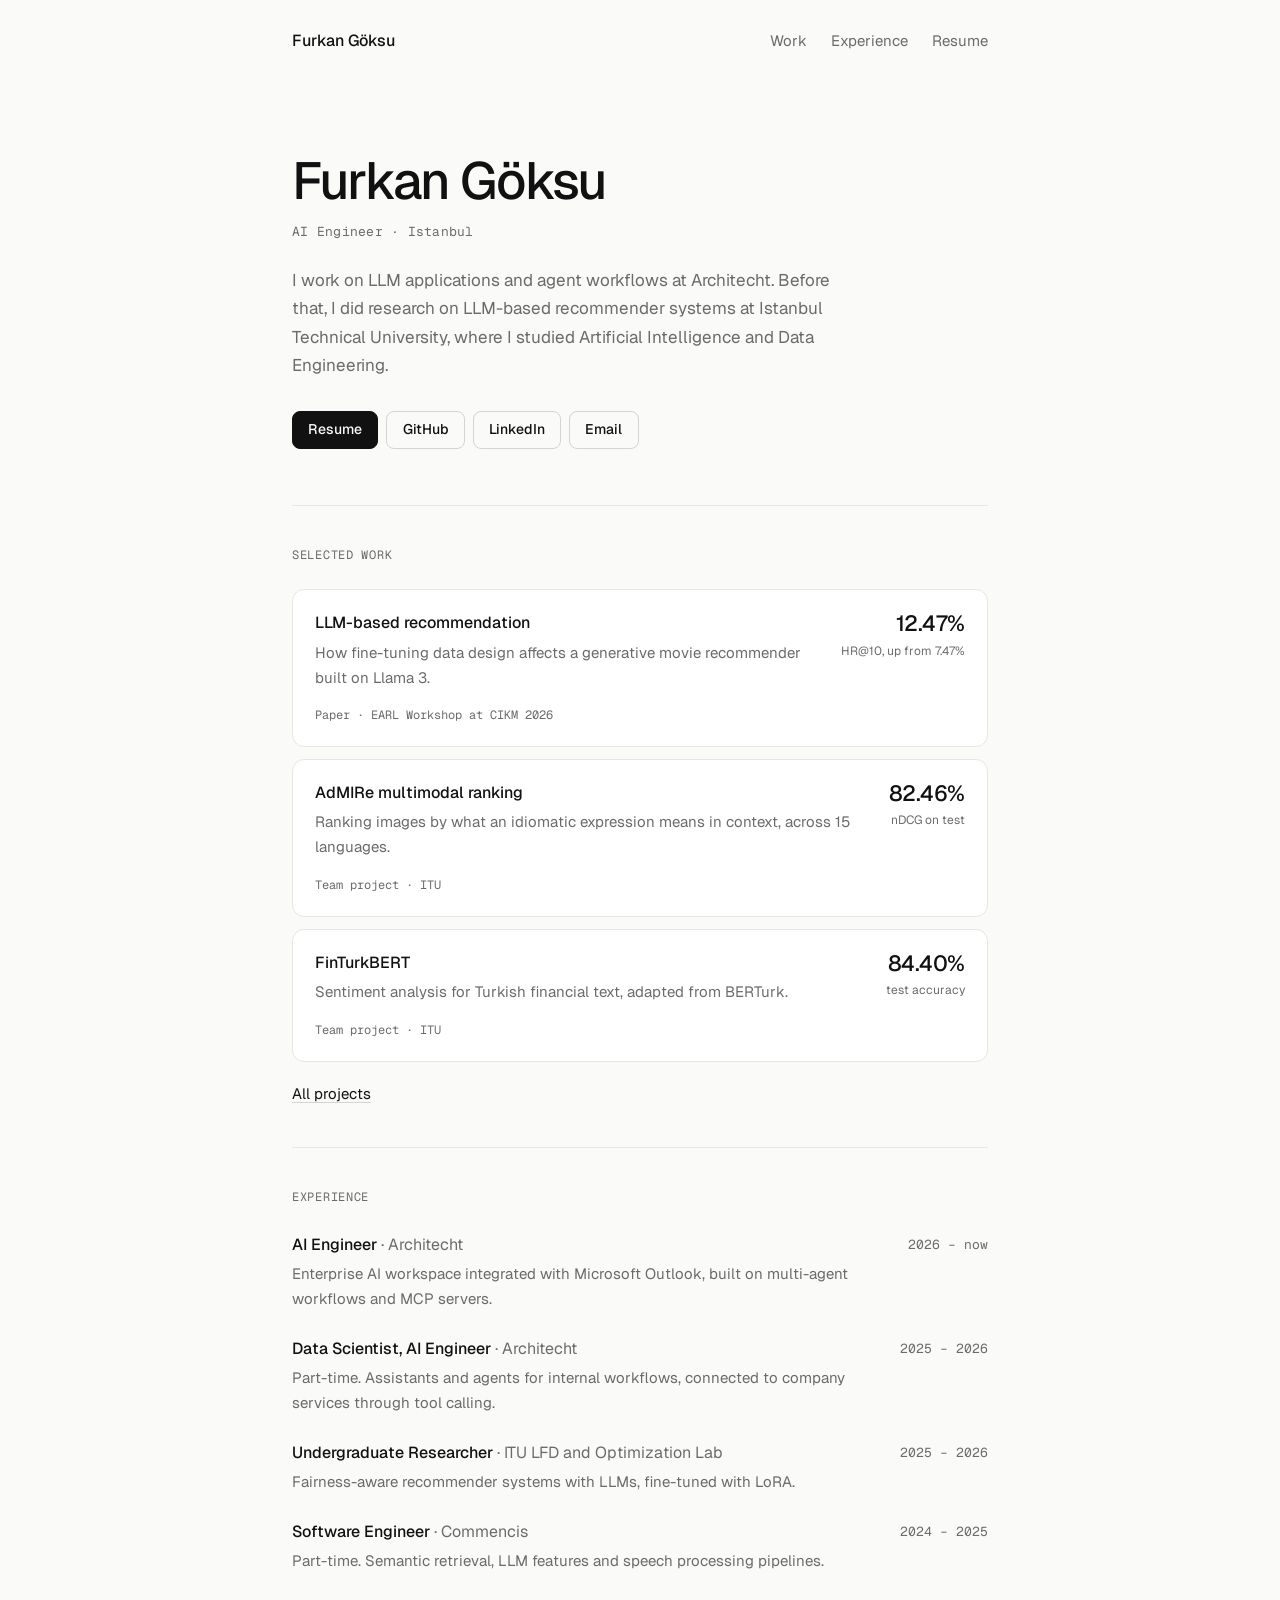
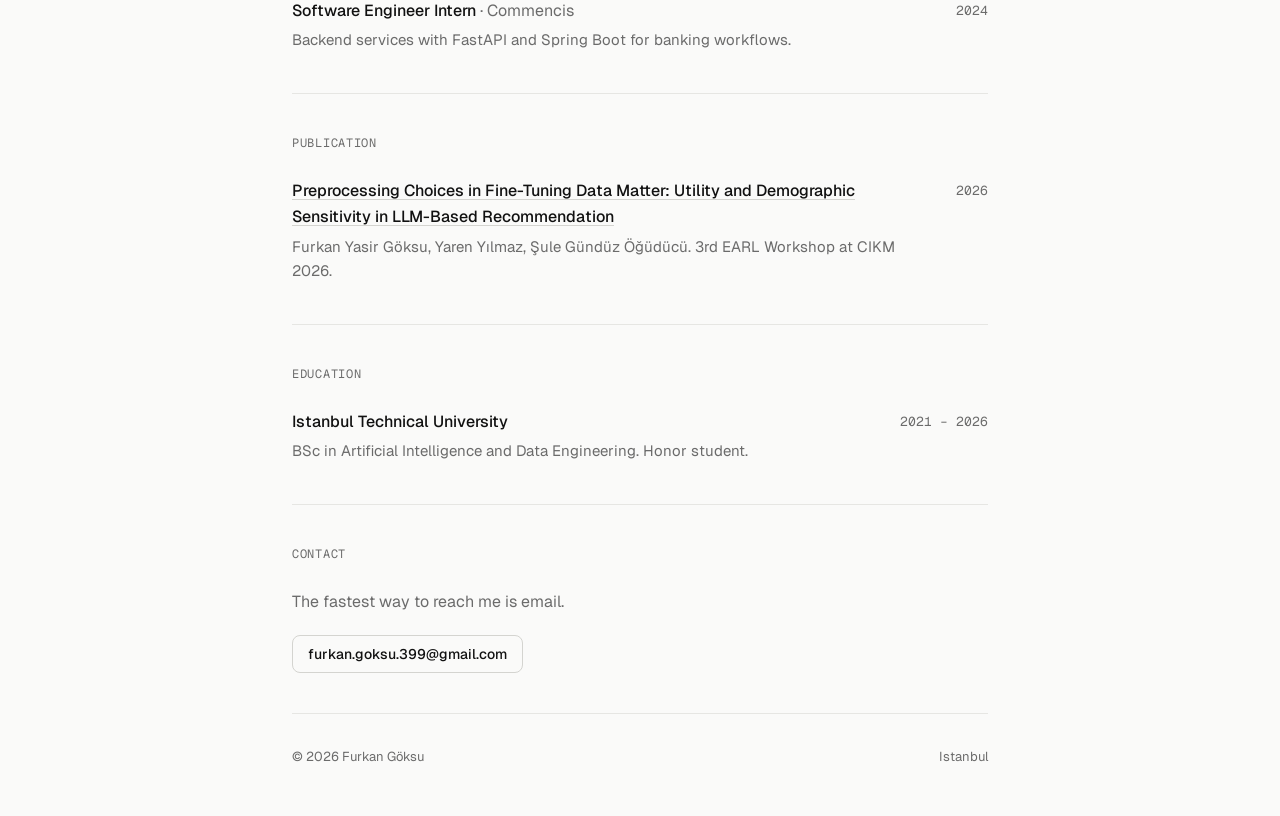
==== index.html @ c63ffe3f "Add personal website" ====
<!doctype html>
<html lang="en">
<head>
  <meta charset="utf-8">
  <meta name="viewport" content="width=device-width, initial-scale=1">
  <title>Furkan Göksu</title>
  <meta name="description" content="Furkan Göksu, AI engineer at Architecht in Istanbul. Projects, experience and research.">
  <meta property="og:title" content="Furkan Göksu">
  <meta property="og:description" content="AI engineer at Architecht in Istanbul. Projects, experience and research.">
  <meta property="og:type" content="website">
  <meta property="og:url" content="https://furkngoksu.github.io/">
  <link rel="icon" href="assets/favicon.svg" type="image/svg+xml">
  <link rel="preconnect" href="https://fonts.googleapis.com">
  <link rel="preconnect" href="https://fonts.gstatic.com" crossorigin>
  <link href="https://fonts.googleapis.com/css2?family=Geist:wght@400;500&family=Geist+Mono:wght@400&display=swap" rel="stylesheet">
  <link rel="stylesheet" href="assets/style.css">
</head>
<body>
  <div class="wrap">
    <header class="site-header">
      <a class="brand" href="./">Furkan Göksu</a>
      <nav class="nav" aria-label="Main">
        <a href="#work">Work</a>
        <a href="#experience">Experience</a>
        <a href="Furkan_Goksu_CV.pdf">Resume</a>
      </nav>
    </header>

    <main>
      <div class="intro">
        <h1>Furkan Göksu</h1>
        <p class="role mono">AI Engineer · Istanbul</p>
        <p class="lead">I work on LLM applications and agent workflows at Architecht. Before that, I did research on LLM-based recommender systems at Istanbul Technical University, where I studied Artificial Intelligence and Data Engineering.</p>
        <div class="actions">
          <a class="btn primary" href="Furkan_Goksu_CV.pdf">Resume</a>
          <a class="btn" href="https://github.com/furkngoksu">GitHub</a>
          <a class="btn" href="https://www.linkedin.com/in/furkan-goksu-x399/">LinkedIn</a>
          <a class="btn" href="mailto:furkan.goksu.399@gmail.com">Email</a>
        </div>
      </div>

      <section id="work" aria-labelledby="work-title">
        <h2 class="label mono" id="work-title">Selected work</h2>
        <div class="cards">
          <a class="card" href="projects/llm-recommender/">
            <div>
              <h3>LLM-based recommendation</h3>
              <p>How fine-tuning data design affects a generative movie recommender built on Llama 3.</p>
            </div>
            <div class="metric"><strong>12.47%</strong><span>HR@10, up from 7.47%</span></div>
            <div class="meta mono">Paper · EARL Workshop at CIKM 2026</div>
          </a>
          <a class="card" href="projects/admire/">
            <div>
              <h3>AdMIRe multimodal ranking</h3>
              <p>Ranking images by what an idiomatic expression means in context, across 15 languages.</p>
            </div>
            <div class="metric"><strong>82.46%</strong><span>nDCG on test</span></div>
            <div class="meta mono">Team project · ITU</div>
          </a>
          <a class="card" href="projects/finturkbert/">
            <div>
              <h3>FinTurkBERT</h3>
              <p>Sentiment analysis for Turkish financial text, adapted from BERTurk.</p>
            </div>
            <div class="metric"><strong>84.40%</strong><span>test accuracy</span></div>
            <div class="meta mono">Team project · ITU</div>
          </a>
        </div>
        <a class="more" href="projects/">All projects</a>
      </section>

      <section id="experience" aria-labelledby="experience-title">
        <h2 class="label mono" id="experience-title">Experience</h2>
        <ul class="rows">
          <li class="row">
            <h3>AI Engineer <span>· Architecht</span></h3>
            <span class="when mono">2026 – now</span>
            <p>Enterprise AI workspace integrated with Microsoft Outlook, built on multi-agent workflows and MCP servers.</p>
          </li>
          <li class="row">
            <h3>Data Scientist, AI Engineer <span>· Architecht</span></h3>
            <span class="when mono">2025 – 2026</span>
            <p>Part-time. Assistants and agents for internal workflows, connected to company services through tool calling.</p>
          </li>
          <li class="row">
            <h3>Undergraduate Researcher <span>· ITU LFD and Optimization Lab</span></h3>
            <span class="when mono">2025 – 2026</span>
            <p>Fairness-aware recommender systems with LLMs, fine-tuned with LoRA.</p>
          </li>
          <li class="row">
            <h3>Software Engineer <span>· Commencis</span></h3>
            <span class="when mono">2024 – 2025</span>
            <p>Part-time. Semantic retrieval, LLM features and speech processing pipelines.</p>
          </li>
          <li class="row">
            <h3>Software Engineer Intern <span>· Commencis</span></h3>
            <span class="when mono">2024</span>
            <p>Backend services with FastAPI and Spring Boot for banking workflows.</p>
          </li>
        </ul>
      </section>

      <section aria-labelledby="research-title">
        <h2 class="label mono" id="research-title">Publication</h2>
        <ul class="rows">
          <li class="row">
            <h3><a href="https://arxiv.org/abs/2611.03113">Preprocessing Choices in Fine-Tuning Data Matter: Utility and Demographic Sensitivity in LLM-Based Recommendation</a></h3>
            <span class="when mono">2026</span>
            <p>Furkan Yasir Göksu, Yaren Yılmaz, Şule Gündüz Öğüdücü. 3rd EARL Workshop at CIKM 2026.</p>
          </li>
        </ul>
      </section>

      <section aria-labelledby="education-title">
        <h2 class="label mono" id="education-title">Education</h2>
        <ul class="rows">
          <li class="row">
            <h3>Istanbul Technical University</h3>
            <span class="when mono">2021 – 2026</span>
            <p>BSc in Artificial Intelligence and Data Engineering. Honor student.</p>
          </li>
        </ul>
      </section>

      <section class="contact" id="contact" aria-labelledby="contact-title">
        <h2 class="label mono" id="contact-title">Contact</h2>
        <p>The fastest way to reach me is email.</p>
        <div class="actions">
          <a class="btn" href="mailto:furkan.goksu.399@gmail.com">furkan.goksu.399@gmail.com</a>
        </div>
      </section>
    </main>

    <footer class="site-footer">
      <span>© 2026 Furkan Göksu</span>
      <span>Istanbul</span>
    </footer>
  </div>
</body>
</html>
---- assets/style.css ----
:root {
  --bg: #fafaf9;
  --card: #ffffff;
  --fg: #111111;
  --muted: #6b6b6b;
  --line: #e6e6e3;
  --line-strong: #d4d4d0;
  color-scheme: light;
}

@media (prefers-color-scheme: dark) {
  :root {
    --bg: #0e0e0e;
    --card: #161616;
    --fg: #ededed;
    --muted: #9b9b9b;
    --line: #262626;
    --line-strong: #383838;
    color-scheme: dark;
  }
}

* { box-sizing: border-box; }
html { -webkit-text-size-adjust: 100%; scroll-behavior: smooth; }

body {
  margin: 0;
  background: var(--bg);
  color: var(--fg);
  font-family: "Geist", system-ui, -apple-system, "Segoe UI", sans-serif;
  font-size: 16px;
  line-height: 1.65;
  -webkit-font-smoothing: antialiased;
}

a { color: inherit; text-decoration: underline; text-decoration-color: var(--line-strong); text-underline-offset: 0.2em; text-decoration-thickness: 1px; }
a:hover { text-decoration-color: var(--fg); }
a:focus-visible, .btn:focus-visible, .card:focus-visible { outline: 2px solid var(--fg); outline-offset: 3px; border-radius: 6px; }

.mono { font-family: "Geist Mono", ui-monospace, "SF Mono", Menlo, monospace; }

.wrap { max-width: 46rem; margin: 0 auto; padding: 0 1.25rem; }

/* Header */
.site-header { display: flex; justify-content: space-between; align-items: center; gap: 1rem; padding: 1.75rem 0; }
.brand { font-weight: 500; text-decoration: none; }
.nav { display: flex; gap: 1.5rem; font-size: 0.9375rem; }
.nav a { color: var(--muted); text-decoration: none; }
.nav a:hover { color: var(--fg); }

/* Intro */
.intro { padding: 4.5rem 0 3.5rem; }
.intro h1 { margin: 0; font-size: clamp(2.25rem, 7vw, 3.25rem); font-weight: 500; letter-spacing: -0.035em; line-height: 1.05; }
.intro .role { margin: 0.75rem 0 0; font-size: 0.8125rem; color: var(--muted); letter-spacing: 0.02em; }
.intro p.lead { margin: 1.5rem 0 0; max-width: 36rem; color: var(--muted); font-size: 1.0625rem; }

.actions { display: flex; flex-wrap: wrap; gap: 0.5rem; margin-top: 2rem; }
.btn { display: inline-flex; align-items: center; gap: 0.5rem; height: 2.375rem; padding: 0 0.95rem; border-radius: 8px; border: 1px solid var(--line-strong); font-size: 0.875rem; font-weight: 500; text-decoration: none; color: var(--fg); background: transparent; }
.btn:hover { border-color: var(--fg); }
.btn.primary { background: var(--fg); border-color: var(--fg); color: var(--bg); }
.btn svg { width: 15px; height: 15px; fill: currentColor; }

/* Sections */
section { padding: 2.5rem 0; border-top: 1px solid var(--line); }
.label { margin: 0 0 1.5rem; font-size: 0.75rem; font-weight: 400; color: var(--muted); letter-spacing: 0.06em; text-transform: uppercase; }

/* Project cards */
.cards { display: grid; gap: 0.75rem; }
.card { display: grid; grid-template-columns: minmax(0, 1fr) auto; gap: 0.25rem 1.5rem; align-items: start; padding: 1.25rem 1.375rem; background: var(--card); border: 1px solid var(--line); border-radius: 12px; text-decoration: none; transition: border-color .15s; }
.card:hover { border-color: var(--line-strong); }
.card h3 { margin: 0; font-size: 1rem; font-weight: 500; }
.card p { margin: 0.25rem 0 0; color: var(--muted); font-size: 0.9375rem; }
.card .meta { grid-column: 1 / -1; margin-top: 0.75rem; font-size: 0.75rem; color: var(--muted); }
.card .metric { text-align: right; }
.card .metric strong { display: block; font-size: 1.375rem; font-weight: 500; letter-spacing: -0.02em; line-height: 1.2; }
.card .metric span { font-size: 0.75rem; color: var(--muted); }
.more { display: inline-block; margin-top: 1.25rem; font-size: 0.9375rem; }

/* Lists: experience, education, publications */
.rows { list-style: none; margin: 0; padding: 0; }
.row { display: grid; grid-template-columns: minmax(0, 1fr) auto; gap: 0 1.5rem; }
.row + .row { margin-top: 1.5rem; }
.row h3 { margin: 0; font-size: 1rem; font-weight: 500; }
.row h3 span { color: var(--muted); font-weight: 400; }
.row .when { font-size: 0.8125rem; color: var(--muted); white-space: nowrap; padding-top: 0.15rem; }
.row p { grid-column: 1 / -1; margin: 0.25rem 0 0; color: var(--muted); font-size: 0.9375rem; max-width: 38rem; }

.contact p { margin: 0; color: var(--muted); }
.contact .actions { margin-top: 1.25rem; }

/* Footer */
.site-footer { padding: 2rem 0 3rem; border-top: 1px solid var(--line); font-size: 0.8125rem; color: var(--muted); display: flex; justify-content: space-between; gap: 1rem; }

/* Project pages */
.back { display: inline-block; margin-top: 1.5rem; font-size: 0.875rem; color: var(--muted); text-decoration: none; }
.back:hover { color: var(--fg); }
.page-head { padding: 2.5rem 0 2.5rem; }
.page-head h1 { margin: 0; font-size: clamp(1.875rem, 5.5vw, 2.5rem); font-weight: 500; letter-spacing: -0.03em; line-height: 1.1; }
.page-head p.lead { margin: 1rem 0 0; color: var(--muted); font-size: 1.0625rem; max-width: 38rem; }
.facts { display: flex; flex-wrap: wrap; gap: 0.5rem 2rem; margin: 1.75rem 0 0; padding: 0; list-style: none; font-size: 0.875rem; }
.facts dt { color: var(--muted); font-size: 0.75rem; letter-spacing: 0.06em; text-transform: uppercase; }
.facts dd { margin: 0.125rem 0 0; }

.stats { display: grid; grid-template-columns: repeat(auto-fit, minmax(10rem, 1fr)); gap: 0.75rem; }
.stat { padding: 1rem 1.125rem; background: var(--card); border: 1px solid var(--line); border-radius: 12px; }
.stat strong { display: block; font-size: 1.5rem; font-weight: 500; letter-spacing: -0.02em; }
.stat span { font-size: 0.8125rem; color: var(--muted); }

.prose { max-width: 38rem; }
.prose p { margin: 0 0 1rem; }
.prose p:last-child { margin-bottom: 0; }
.prose ul { margin: 0 0 1rem; padding-left: 1.1rem; }
.prose li + li { margin-top: 0.375rem; }
.prose code { font-family: "Geist Mono", ui-monospace, monospace; font-size: 0.875em; }

figure { margin: 1.5rem 0 0; }
figure img { display: block; width: 100%; height: auto; border-radius: 10px; border: 1px solid var(--line); background: #fff; }
figcaption { margin-top: 0.5rem; font-size: 0.8125rem; color: var(--muted); }

table { width: 100%; border-collapse: collapse; font-size: 0.9375rem; }
th, td { padding: 0.625rem 0; border-bottom: 1px solid var(--line); text-align: left; }
th { font-weight: 400; color: var(--muted); font-size: 0.8125rem; }
td.num, th.num { text-align: right; font-variant-numeric: tabular-nums; }

@media (max-width: 560px) {
  .intro { padding: 3rem 0 2.5rem; }
  .nav { gap: 1rem; }
  .card { grid-template-columns: 1fr; }
  .card .metric { text-align: left; margin-top: 0.75rem; display: flex; align-items: baseline; gap: 0.5rem; }
  .card .metric strong { display: inline; font-size: 1.125rem; }
  .row { grid-template-columns: 1fr; }
  .row .when { padding-top: 0.125rem; }
  .site-footer { flex-direction: column; gap: 0.25rem; }
}

.note { margin: 0.75rem 0 0; font-size: 0.8125rem; color: var(--muted); }
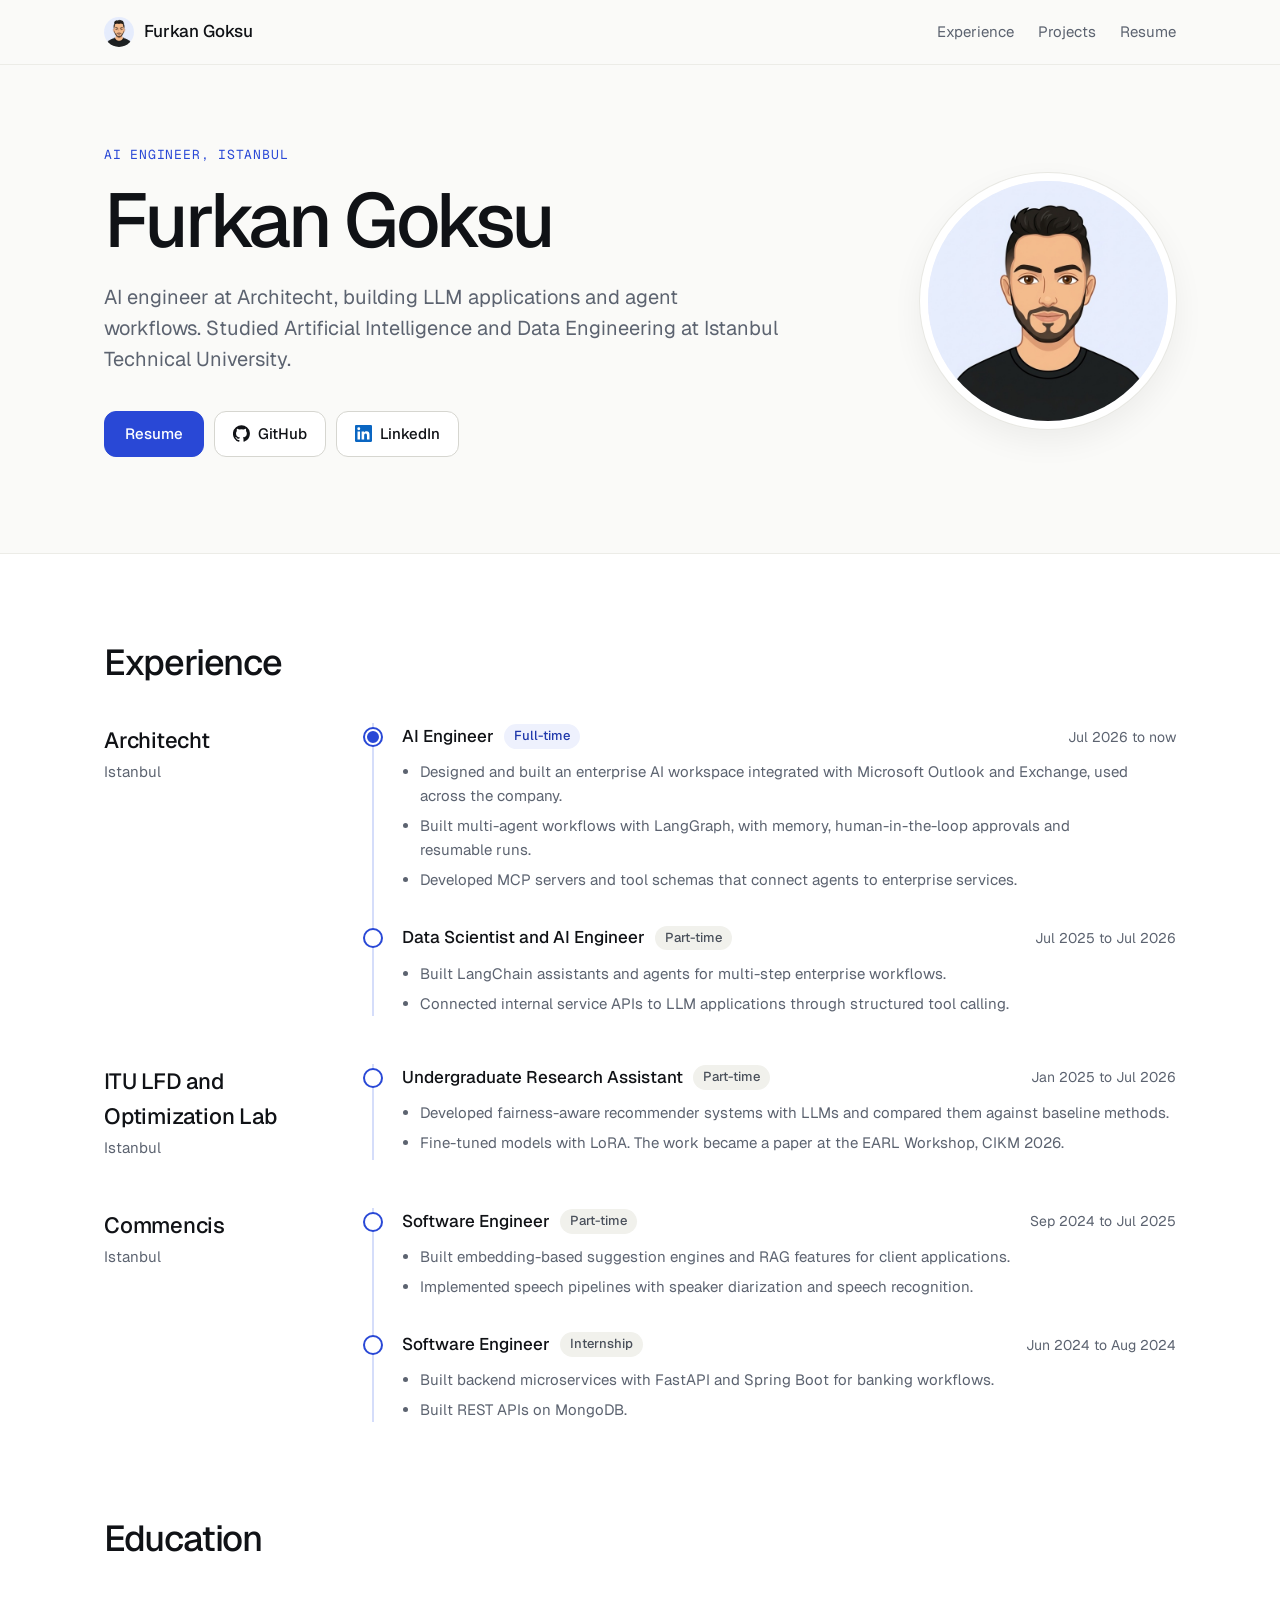
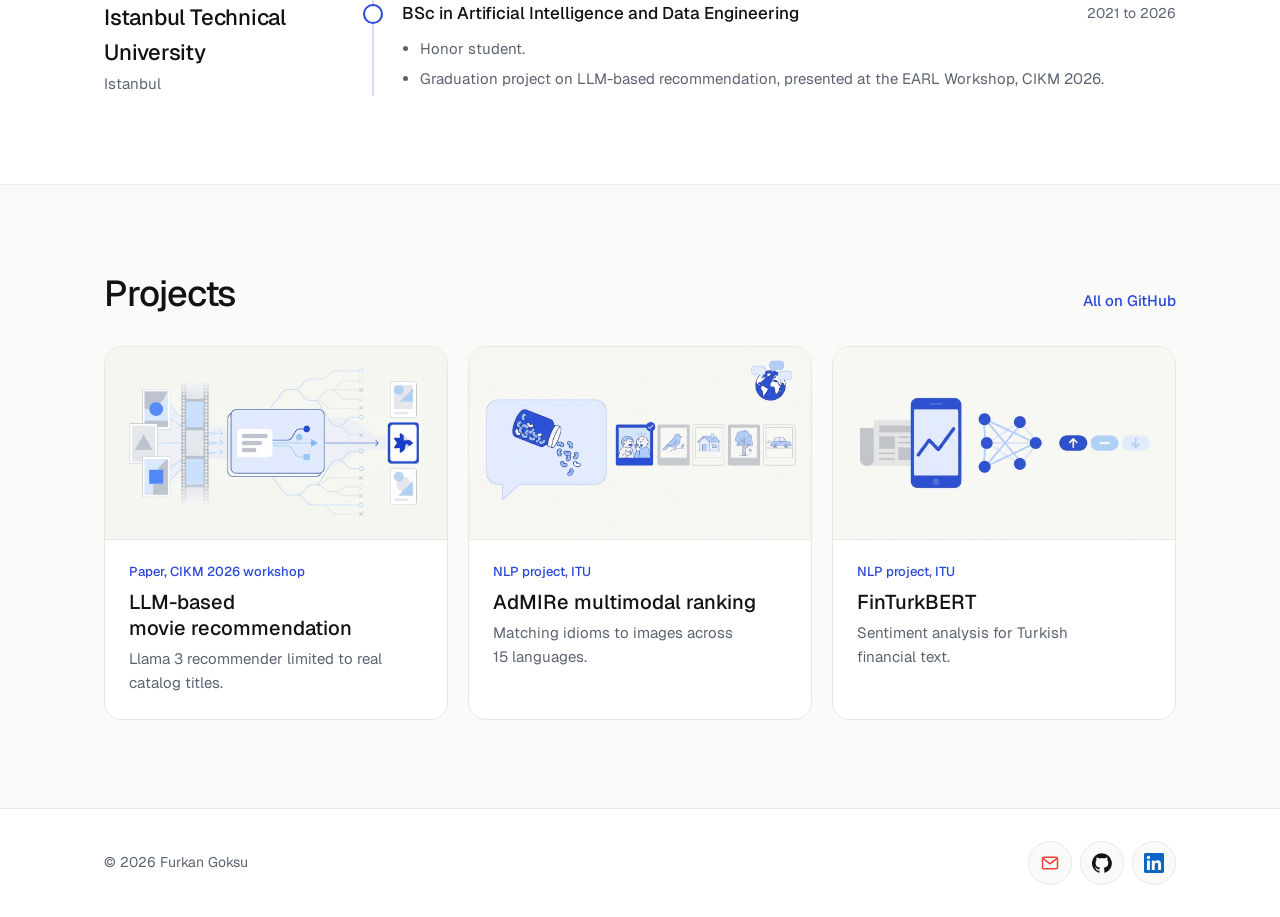
==== commit a874ea74: "Redesign site: timeline experience, project covers, avatar and icon footer" ====
--- a/index.html
+++ b/index.html
@@ -3,139 +3,162 @@
 <head>
   <meta charset="utf-8">
   <meta name="viewport" content="width=device-width, initial-scale=1">
-  <title>Furkan Göksu</title>
-  <meta name="description" content="Furkan Göksu, AI engineer at Architecht in Istanbul. Projects, experience and research.">
-  <meta property="og:title" content="Furkan Göksu">
-  <meta property="og:description" content="AI engineer at Architecht in Istanbul. Projects, experience and research.">
+  <title>Furkan Goksu</title>
+  <meta name="description" content="Furkan Goksu, AI engineer at Architecht in Istanbul. Experience, education and projects.">
+  <meta property="og:title" content="Furkan Goksu">
+  <meta property="og:description" content="Furkan Goksu, AI engineer at Architecht in Istanbul. Experience, education and projects.">
   <meta property="og:type" content="website">
-  <meta property="og:url" content="https://furkngoksu.github.io/">
+  <meta property="og:image" content="https://furkngoksu.github.io/assets/img/avatar.jpg">
   <link rel="icon" href="assets/favicon.svg" type="image/svg+xml">
   <link rel="preconnect" href="https://fonts.googleapis.com">
   <link rel="preconnect" href="https://fonts.gstatic.com" crossorigin>
-  <link href="https://fonts.googleapis.com/css2?family=Geist:wght@400;500&family=Geist+Mono:wght@400&display=swap" rel="stylesheet">
+  <link href="https://fonts.googleapis.com/css2?family=Geist:wght@400;500;600&family=Geist+Mono:wght@400&display=swap" rel="stylesheet">
   <link rel="stylesheet" href="assets/style.css">
 </head>
 <body>
-  <div class="wrap">
-    <header class="site-header">
-      <a class="brand" href="./">Furkan Göksu</a>
-      <nav class="nav" aria-label="Main">
-        <a href="#work">Work</a>
-        <a href="#experience">Experience</a>
+  <header class="top">
+    <div class="wrap">
+      <a class="brand" href="./"><img src="assets/img/avatar.jpg" alt="" width="30" height="30">Furkan Goksu</a>
+      <nav aria-label="Main">
+        <a class="opt" href="#experience">Experience</a>
+        <a class="opt-sm" href="#projects">Projects</a>
         <a href="Furkan_Goksu_CV.pdf">Resume</a>
       </nav>
-    </header>
+    </div>
+  </header>
 
-    <main>
-      <div class="intro">
-        <h1>Furkan Göksu</h1>
-        <p class="role mono">AI Engineer · Istanbul</p>
-        <p class="lead">I work on LLM applications and agent workflows at Architecht. Before that, I did research on LLM-based recommender systems at Istanbul Technical University, where I studied Artificial Intelligence and Data Engineering.</p>
+  <main>
+    <section class="wrap hero" id="top" aria-labelledby="name">
+      <div class="hero-text">
+        <p class="eyebrow">AI ENGINEER, ISTANBUL</p>
+        <h1 id="name">Furkan Goksu</h1>
+        <p class="lead">AI engineer at Architecht, building LLM applications and agent workflows. Studied Artificial Intelligence and Data Engineering at Istanbul Technical University.</p>
         <div class="actions">
           <a class="btn primary" href="Furkan_Goksu_CV.pdf">Resume</a>
-          <a class="btn" href="https://github.com/furkngoksu">GitHub</a>
-          <a class="btn" href="https://www.linkedin.com/in/furkan-goksu-x399/">LinkedIn</a>
-          <a class="btn" href="mailto:furkan.goksu.399@gmail.com">Email</a>
+          <a class="btn" href="https://github.com/furkngoksu"><svg aria-hidden="true" viewBox="0 0 24 24" fill="currentColor"><path d="M12 .3a12 12 0 0 0-3.8 23.4c.6.1.8-.3.8-.6v-2c-3.3.7-4-1.6-4-1.6-.6-1.4-1.4-1.8-1.4-1.8-1-.7.1-.7.1-.7 1.2.1 1.8 1.2 1.8 1.2 1.1 1.8 2.8 1.3 3.5 1 .1-.8.4-1.3.8-1.6-2.7-.3-5.5-1.3-5.5-5.9 0-1.3.5-2.4 1.2-3.2-.1-.3-.5-1.5.1-3.2 0 0 1-.3 3.3 1.2a11.5 11.5 0 0 1 6 0c2.3-1.5 3.3-1.2 3.3-1.2.6 1.7.2 2.9.1 3.2.8.8 1.2 1.9 1.2 3.2 0 4.6-2.8 5.6-5.5 5.9.4.4.8 1.1.8 2.2v3.3c0 .3.2.7.8.6A12 12 0 0 0 12 .3"/></svg>GitHub</a>
+          <a class="btn" href="https://www.linkedin.com/in/furkan-goksu-x399/"><svg aria-hidden="true" viewBox="0 0 24 24" fill="#0A66C2"><path d="M20.45 20.45h-3.55v-5.57c0-1.33-.03-3.04-1.85-3.04-1.86 0-2.14 1.45-2.14 2.94v5.67H9.35V9h3.41v1.56h.05c.48-.9 1.64-1.85 3.37-1.85 3.6 0 4.27 2.37 4.27 5.46v6.28zM5.34 7.43a2.06 2.06 0 1 1 0-4.12 2.06 2.06 0 0 1 0 4.12zM7.12 20.45H3.56V9h3.56v11.45zM22.22 0H1.77C.79 0 0 .77 0 1.73v20.54C0 23.23.79 24 1.77 24h20.45c.98 0 1.78-.77 1.78-1.73V1.73C24 .77 23.2 0 22.22 0z"/></svg>LinkedIn</a>
         </div>
       </div>
+      <div class="avatar"><img src="assets/img/avatar.jpg" alt="Illustrated avatar of Furkan Goksu" width="260" height="260"></div>
+    </section>
 
-      <section id="work" aria-labelledby="work-title">
-        <h2 class="label mono" id="work-title">Selected work</h2>
-        <div class="cards">
-          <a class="card" href="projects/llm-recommender/">
-            <div>
-              <h3>LLM-based recommendation</h3>
-              <p>How fine-tuning data design affects a generative movie recommender built on Llama 3.</p>
-            </div>
-            <div class="metric"><strong>12.47%</strong><span>HR@10, up from 7.47%</span></div>
-            <div class="meta mono">Paper · EARL Workshop at CIKM 2026</div>
-          </a>
-          <a class="card" href="projects/admire/">
-            <div>
-              <h3>AdMIRe multimodal ranking</h3>
-              <p>Ranking images by what an idiomatic expression means in context, across 15 languages.</p>
-            </div>
-            <div class="metric"><strong>82.46%</strong><span>nDCG on test</span></div>
-            <div class="meta mono">Team project · ITU</div>
-          </a>
-          <a class="card" href="projects/finturkbert/">
-            <div>
-              <h3>FinTurkBERT</h3>
-              <p>Sentiment analysis for Turkish financial text, adapted from BERTurk.</p>
-            </div>
-            <div class="metric"><strong>84.40%</strong><span>test accuracy</span></div>
-            <div class="meta mono">Team project · ITU</div>
-          </a>
+    <div class="band">
+      <section class="wrap section" id="experience" aria-labelledby="experience-title">
+        <h2 id="experience-title">Experience</h2>
+        <div class="orgs">
+        <article class="org">
+          <div class="org-name"><h3>Architecht</h3><p>Istanbul</p></div>
+          <ol class="roles">
+            <li class="role current">
+              <div class="role-head">
+                <div class="role-title"><h4>AI Engineer</h4><span class="pill full">Full-time</span></div>
+                <span class="when">Jul 2026 to now</span>
+              </div>
+              <ul><li>Designed and built an enterprise AI workspace integrated with Microsoft Outlook and Exchange, used across the company.</li><li>Built multi-agent workflows with LangGraph, with memory, human-in-the-loop approvals and resumable runs.</li><li>Developed MCP servers and tool schemas that connect agents to enterprise services.</li></ul>
+            </li>
+            <li class="role">
+              <div class="role-head">
+                <div class="role-title"><h4>Data Scientist and AI Engineer</h4><span class="pill">Part-time</span></div>
+                <span class="when">Jul 2025 to Jul 2026</span>
+              </div>
+              <ul><li>Built LangChain assistants and agents for multi-step enterprise workflows.</li><li>Connected internal service APIs to LLM applications through structured tool calling.</li></ul>
+            </li>
+          </ol>
+        </article>
+        <article class="org">
+          <div class="org-name"><h3>ITU LFD and Optimization Lab</h3><p>Istanbul</p></div>
+          <ol class="roles">
+            <li class="role">
+              <div class="role-head">
+                <div class="role-title"><h4>Undergraduate Research Assistant</h4><span class="pill">Part-time</span></div>
+                <span class="when">Jan 2025 to Jul 2026</span>
+              </div>
+              <ul><li>Developed fairness-aware recommender systems with LLMs and compared them against baseline methods.</li><li>Fine-tuned models with LoRA. The work became a paper at the EARL Workshop, CIKM 2026.</li></ul>
+            </li>
+          </ol>
+        </article>
+        <article class="org">
+          <div class="org-name"><h3>Commencis</h3><p>Istanbul</p></div>
+          <ol class="roles">
+            <li class="role">
+              <div class="role-head">
+                <div class="role-title"><h4>Software Engineer</h4><span class="pill">Part-time</span></div>
+                <span class="when">Sep 2024 to Jul 2025</span>
+              </div>
+              <ul><li>Built embedding-based suggestion engines and RAG features for client applications.</li><li>Implemented speech pipelines with speaker diarization and speech recognition.</li></ul>
+            </li>
+            <li class="role">
+              <div class="role-head">
+                <div class="role-title"><h4>Software Engineer</h4><span class="pill">Internship</span></div>
+                <span class="when">Jun 2024 to Aug 2024</span>
+              </div>
+              <ul><li>Built backend microservices with FastAPI and Spring Boot for banking workflows.</li><li>Built REST APIs on MongoDB.</li></ul>
+            </li>
+          </ol>
+        </article>
         </div>
-        <a class="more" href="projects/">All projects</a>
-      </section>
 
-      <section id="experience" aria-labelledby="experience-title">
-        <h2 class="label mono" id="experience-title">Experience</h2>
-        <ul class="rows">
-          <li class="row">
-            <h3>AI Engineer <span>· Architecht</span></h3>
-            <span class="when mono">2026 – now</span>
-            <p>Enterprise AI workspace integrated with Microsoft Outlook, built on multi-agent workflows and MCP servers.</p>
-          </li>
-          <li class="row">
-            <h3>Data Scientist, AI Engineer <span>· Architecht</span></h3>
-            <span class="when mono">2025 – 2026</span>
-            <p>Part-time. Assistants and agents for internal workflows, connected to company services through tool calling.</p>
-          </li>
-          <li class="row">
-            <h3>Undergraduate Researcher <span>· ITU LFD and Optimization Lab</span></h3>
-            <span class="when mono">2025 – 2026</span>
-            <p>Fairness-aware recommender systems with LLMs, fine-tuned with LoRA.</p>
-          </li>
-          <li class="row">
-            <h3>Software Engineer <span>· Commencis</span></h3>
-            <span class="when mono">2024 – 2025</span>
-            <p>Part-time. Semantic retrieval, LLM features and speech processing pipelines.</p>
-          </li>
-          <li class="row">
-            <h3>Software Engineer Intern <span>· Commencis</span></h3>
-            <span class="when mono">2024</span>
-            <p>Backend services with FastAPI and Spring Boot for banking workflows.</p>
-          </li>
-        </ul>
-      </section>
-
-      <section aria-labelledby="research-title">
-        <h2 class="label mono" id="research-title">Publication</h2>
-        <ul class="rows">
-          <li class="row">
-            <h3><a href="https://arxiv.org/abs/2611.03113">Preprocessing Choices in Fine-Tuning Data Matter: Utility and Demographic Sensitivity in LLM-Based Recommendation</a></h3>
-            <span class="when mono">2026</span>
-            <p>Furkan Yasir Göksu, Yaren Yılmaz, Şule Gündüz Öğüdücü. 3rd EARL Workshop at CIKM 2026.</p>
-          </li>
-        </ul>
-      </section>
-
-      <section aria-labelledby="education-title">
-        <h2 class="label mono" id="education-title">Education</h2>
-        <ul class="rows">
-          <li class="row">
-            <h3>Istanbul Technical University</h3>
-            <span class="when mono">2021 – 2026</span>
-            <p>BSc in Artificial Intelligence and Data Engineering. Honor student.</p>
-          </li>
-        </ul>
-      </section>
-
-      <section class="contact" id="contact" aria-labelledby="contact-title">
-        <h2 class="label mono" id="contact-title">Contact</h2>
-        <p>The fastest way to reach me is email.</p>
-        <div class="actions">
-          <a class="btn" href="mailto:furkan.goksu.399@gmail.com">furkan.goksu.399@gmail.com</a>
+        <h2 class="next" id="education">Education</h2>
+        <div class="orgs">
+        <article class="org">
+          <div class="org-name"><h3>Istanbul Technical University</h3><p>Istanbul</p></div>
+          <ol class="roles">
+            <li class="role">
+              <div class="role-head">
+                <div class="role-title"><h4>BSc in Artificial Intelligence and Data Engineering</h4></div>
+                <span class="when">2021 to 2026</span>
+              </div>
+              <ul><li>Honor student.</li><li>Graduation project on LLM-based recommendation, presented at the EARL Workshop, CIKM 2026.</li></ul>
+            </li>
+          </ol>
+        </article>
         </div>
       </section>
-    </main>
+    </div>
 
-    <footer class="site-footer">
-      <span>© 2026 Furkan Göksu</span>
-      <span>Istanbul</span>
-    </footer>
-  </div>
+    <section class="wrap section" id="projects" aria-labelledby="projects-title">
+      <div class="head-row">
+        <h2 id="projects-title">Projects</h2>
+        <a href="https://github.com/furkngoksu">All on GitHub</a>
+      </div>
+      <div class="cards">
+        <a class="card" href="projects/llm-recommender/">
+          <img src="assets/img/cover-rec.jpg" alt="Illustration of a language model choosing movies from a catalog" width="1200" height="675" loading="lazy">
+          <div class="body">
+            <span class="kind">Paper, CIKM 2026 workshop</span>
+            <h3>LLM-based movie recommendation</h3>
+            <p>Llama 3 recommender limited to real catalog titles.</p>
+          </div>
+        </a>
+        <a class="card" href="projects/admire/">
+          <img src="assets/img/cover-admire.jpg" alt="Illustration of an idiom matched to the right image" width="1200" height="675" loading="lazy">
+          <div class="body">
+            <span class="kind">NLP project, ITU</span>
+            <h3>AdMIRe multimodal ranking</h3>
+            <p>Matching idioms to images across 15 languages.</p>
+          </div>
+        </a>
+        <a class="card" href="projects/finturkbert/">
+          <img src="assets/img/cover-fin.jpg" alt="Illustration of financial news turned into sentiment labels" width="1200" height="675" loading="lazy">
+          <div class="body">
+            <span class="kind">NLP project, ITU</span>
+            <h3>FinTurkBERT</h3>
+            <p>Sentiment analysis for Turkish financial text.</p>
+          </div>
+        </a>
+      </div>
+    </section>
+  </main>
+
+  <footer class="foot">
+    <div class="wrap">
+      <span>© 2026 Furkan Goksu</span>
+      <div class="icons">
+        <a class="mail" href="mailto:furkan.goksu.399@gmail.com" aria-label="Email"><svg aria-hidden="true" viewBox="0 0 24 24" fill="none" stroke="currentColor" stroke-width="1.8" stroke-linecap="round" stroke-linejoin="round"><rect x="3" y="5" width="18" height="14" rx="2"/><path d="m3.5 6.5 8.5 6.5 8.5-6.5"/></svg></a>
+        <a class="gh" href="https://github.com/furkngoksu" aria-label="GitHub"><svg aria-hidden="true" viewBox="0 0 24 24" fill="currentColor"><path d="M12 .3a12 12 0 0 0-3.8 23.4c.6.1.8-.3.8-.6v-2c-3.3.7-4-1.6-4-1.6-.6-1.4-1.4-1.8-1.4-1.8-1-.7.1-.7.1-.7 1.2.1 1.8 1.2 1.8 1.2 1.1 1.8 2.8 1.3 3.5 1 .1-.8.4-1.3.8-1.6-2.7-.3-5.5-1.3-5.5-5.9 0-1.3.5-2.4 1.2-3.2-.1-.3-.5-1.5.1-3.2 0 0 1-.3 3.3 1.2a11.5 11.5 0 0 1 6 0c2.3-1.5 3.3-1.2 3.3-1.2.6 1.7.2 2.9.1 3.2.8.8 1.2 1.9 1.2 3.2 0 4.6-2.8 5.6-5.5 5.9.4.4.8 1.1.8 2.2v3.3c0 .3.2.7.8.6A12 12 0 0 0 12 .3"/></svg></a>
+        <a class="li" href="https://www.linkedin.com/in/furkan-goksu-x399/" aria-label="LinkedIn"><svg aria-hidden="true" viewBox="0 0 24 24" fill="currentColor"><path d="M20.45 20.45h-3.55v-5.57c0-1.33-.03-3.04-1.85-3.04-1.86 0-2.14 1.45-2.14 2.94v5.67H9.35V9h3.41v1.56h.05c.48-.9 1.64-1.85 3.37-1.85 3.6 0 4.27 2.37 4.27 5.46v6.28zM5.34 7.43a2.06 2.06 0 1 1 0-4.12 2.06 2.06 0 0 1 0 4.12zM7.12 20.45H3.56V9h3.56v11.45zM22.22 0H1.77C.79 0 0 .77 0 1.73v20.54C0 23.23.79 24 1.77 24h20.45c.98 0 1.78-.77 1.78-1.73V1.73C24 .77 23.2 0 22.22 0z"/></svg></a>
+      </div>
+    </div>
+  </footer>
 </body>
 </html>
--- a/assets/style.css
+++ b/assets/style.css
@@ -1,136 +1,196 @@
 :root {
-  --bg: #fafaf9;
-  --card: #ffffff;
-  --fg: #111111;
-  --muted: #6b6b6b;
-  --line: #e6e6e3;
-  --line-strong: #d4d4d0;
+  --bg: #fafaf8;
+  --surface: #ffffff;
+  --ink: #101216;
+  --muted: #5c6370;
+  --line: #e8e8e3;
+  --line-soft: #ececE7;
+  --btn-line: #d6d6d0;
+  --accent: #2948d6;
+  --accent-hover: #1f38ab;
+  --accent-soft: #eef1fd;
+  --accent-line: #d5ddfa;
+  --pill-bg: #f1f1ec;
+  --pill-ink: #4a505b;
+  --on-accent: #ffffff;
+  --header-bg: rgba(250, 250, 248, 0.92);
   color-scheme: light;
 }
 
 @media (prefers-color-scheme: dark) {
   :root {
-    --bg: #0e0e0e;
-    --card: #161616;
-    --fg: #ededed;
-    --muted: #9b9b9b;
-    --line: #262626;
-    --line-strong: #383838;
+    --bg: #0c0e11;
+    --surface: #121519;
+    --ink: #eceef1;
+    --muted: #9aa1ad;
+    --line: #262a31;
+    --line-soft: #20242a;
+    --btn-line: #353a43;
+    --accent: #8199ff;
+    --accent-hover: #a3b4ff;
+    --accent-soft: #1a2140;
+    --accent-line: #2a3459;
+    --pill-bg: #1e2228;
+    --pill-ink: #b8bec8;
+    --on-accent: #0c0e11;
+    --header-bg: rgba(12, 14, 17, 0.9);
     color-scheme: dark;
   }
 }
 
 * { box-sizing: border-box; }
-html { -webkit-text-size-adjust: 100%; scroll-behavior: smooth; }
+html { -webkit-text-size-adjust: 100%; scroll-behavior: smooth; scroll-padding-top: 72px; }
+@media (prefers-reduced-motion: reduce) { html { scroll-behavior: auto; } }
 
 body {
   margin: 0;
   background: var(--bg);
-  color: var(--fg);
+  color: var(--ink);
   font-family: "Geist", system-ui, -apple-system, "Segoe UI", sans-serif;
-  font-size: 16px;
-  line-height: 1.65;
+  font-size: 17px;
+  line-height: 1.6;
   -webkit-font-smoothing: antialiased;
 }
 
-a { color: inherit; text-decoration: underline; text-decoration-color: var(--line-strong); text-underline-offset: 0.2em; text-decoration-thickness: 1px; }
-a:hover { text-decoration-color: var(--fg); }
-a:focus-visible, .btn:focus-visible, .card:focus-visible { outline: 2px solid var(--fg); outline-offset: 3px; border-radius: 6px; }
+h1, h2, h3, h4 { margin: 0; font-weight: 500; text-wrap: balance; }
+p, li { text-wrap: pretty; }
+img { display: block; max-width: 100%; }
+a { color: var(--accent); }
+a:hover { color: var(--accent-hover); }
+:focus-visible { outline: 2px solid var(--accent); outline-offset: 3px; border-radius: 6px; }
 
-.mono { font-family: "Geist Mono", ui-monospace, "SF Mono", Menlo, monospace; }
-
-.wrap { max-width: 46rem; margin: 0 auto; padding: 0 1.25rem; }
+.wrap { max-width: 1120px; margin: 0 auto; padding: 0 24px; }
 
 /* Header */
-.site-header { display: flex; justify-content: space-between; align-items: center; gap: 1rem; padding: 1.75rem 0; }
-.brand { font-weight: 500; text-decoration: none; }
-.nav { display: flex; gap: 1.5rem; font-size: 0.9375rem; }
-.nav a { color: var(--muted); text-decoration: none; }
-.nav a:hover { color: var(--fg); }
+.top { position: sticky; top: 0; z-index: 10; background: var(--header-bg); backdrop-filter: blur(10px); -webkit-backdrop-filter: blur(10px); border-bottom: 1px solid var(--line-soft); }
+.top .wrap { height: 64px; display: flex; align-items: center; justify-content: space-between; gap: 16px; }
+.brand { display: flex; align-items: center; gap: 10px; color: var(--ink); text-decoration: none; font-weight: 500; white-space: nowrap; }
+.brand:hover { color: var(--ink); }
+.brand img { width: 30px; height: 30px; border-radius: 50%; object-fit: cover; background: var(--accent-soft); }
+.top nav { display: flex; gap: 24px; font-size: 15px; white-space: nowrap; }
+.top nav a { color: var(--muted); text-decoration: none; }
+.top nav a:hover { color: var(--ink); }
 
-/* Intro */
-.intro { padding: 4.5rem 0 3.5rem; }
-.intro h1 { margin: 0; font-size: clamp(2.25rem, 7vw, 3.25rem); font-weight: 500; letter-spacing: -0.035em; line-height: 1.05; }
-.intro .role { margin: 0.75rem 0 0; font-size: 0.8125rem; color: var(--muted); letter-spacing: 0.02em; }
-.intro p.lead { margin: 1.5rem 0 0; max-width: 36rem; color: var(--muted); font-size: 1.0625rem; }
+/* Buttons */
+.actions { display: flex; flex-wrap: wrap; gap: 10px; }
+.btn { display: inline-flex; align-items: center; gap: 8px; height: 46px; padding: 0 18px; border-radius: 12px; background: var(--surface); border: 1px solid var(--btn-line); color: var(--ink); font-size: 15px; font-weight: 500; text-decoration: none; }
+.btn:hover { border-color: var(--ink); color: var(--ink); }
+.btn svg { width: 17px; height: 17px; flex: none; }
+.btn.primary { background: var(--accent); border-color: var(--accent); color: var(--on-accent); padding: 0 20px; }
+.btn.primary:hover { background: var(--accent-hover); border-color: var(--accent-hover); color: var(--on-accent); }
+.li-blue { color: #0a66c2; }
 
-.actions { display: flex; flex-wrap: wrap; gap: 0.5rem; margin-top: 2rem; }
-.btn { display: inline-flex; align-items: center; gap: 0.5rem; height: 2.375rem; padding: 0 0.95rem; border-radius: 8px; border: 1px solid var(--line-strong); font-size: 0.875rem; font-weight: 500; text-decoration: none; color: var(--fg); background: transparent; }
-.btn:hover { border-color: var(--fg); }
-.btn.primary { background: var(--fg); border-color: var(--fg); color: var(--bg); }
-.btn svg { width: 15px; height: 15px; fill: currentColor; }
+/* Hero */
+.hero { display: flex; flex-wrap: wrap-reverse; align-items: center; justify-content: space-between; gap: 40px; padding-top: 80px; padding-bottom: 96px; }
+.hero-text { flex: 1 1 600px; min-width: 0; }
+.eyebrow { margin: 0; font-family: "Geist Mono", ui-monospace, monospace; font-size: 13px; letter-spacing: 0.06em; color: var(--accent); }
+.hero h1 { margin-top: 16px; font-size: clamp(46px, 8vw, 76px); line-height: 1; letter-spacing: -0.045em; }
+.hero .lead { margin: 24px 0 0; max-width: 720px; font-size: 20px; line-height: 1.55; color: var(--muted); }
+.hero .actions { margin-top: 36px; }
+.avatar { flex: 0 0 auto; width: clamp(132px, 20vw, 260px); aspect-ratio: 1 / 1; border-radius: 50%; background: var(--accent-soft); border: 8px solid var(--surface); box-shadow: 0 0 0 1px var(--line), 0 12px 32px rgba(16, 18, 22, 0.06); overflow: hidden; }
+.avatar img { width: 100%; height: 100%; object-fit: cover; }
 
 /* Sections */
-section { padding: 2.5rem 0; border-top: 1px solid var(--line); }
-.label { margin: 0 0 1.5rem; font-size: 0.75rem; font-weight: 400; color: var(--muted); letter-spacing: 0.06em; text-transform: uppercase; }
+.band { background: var(--surface); border-top: 1px solid var(--line-soft); border-bottom: 1px solid var(--line-soft); }
+.section { padding-top: 88px; padding-bottom: 88px; }
+.section h2 { font-size: 36px; letter-spacing: -0.03em; line-height: 1.15; margin-bottom: 40px; }
+.section h2.next { margin-top: 96px; }
+.head-row { display: flex; align-items: baseline; justify-content: space-between; gap: 16px; margin-bottom: 32px; }
+.head-row h2 { margin-bottom: 0; }
+.head-row a { font-size: 15px; font-weight: 500; text-decoration: none; white-space: nowrap; }
+.head-row a:hover { text-decoration: underline; }
+
+/* Timeline (experience and education) */
+.orgs { display: flex; flex-direction: column; gap: 48px; }
+.org { display: flex; flex-wrap: wrap; gap: 16px 48px; }
+.org-name { flex: 1 0 220px; max-width: 100%; }
+.org-name h3 { font-size: 22px; letter-spacing: -0.01em; }
+.org-name p { margin: 2px 0 0; font-size: 15px; color: var(--muted); }
+.roles { flex: 999 1 520px; min-width: 0; display: flex; flex-direction: column; gap: 32px; margin: 0; padding: 0 0 0 28px; list-style: none; border-left: 2px solid var(--accent-line); }
+.role { position: relative; }
+.role::before { content: ""; position: absolute; left: -37px; top: 6px; width: 12px; height: 12px; border-radius: 50%; background: var(--surface); border: 2px solid var(--surface); box-shadow: 0 0 0 2px var(--accent); }
+.role.current::before { background: var(--accent); }
+.role-head { display: flex; flex-wrap: wrap; align-items: center; justify-content: space-between; gap: 6px 16px; }
+.role-title { display: flex; flex-wrap: wrap; align-items: center; gap: 10px; }
+.role-title h4 { font-size: 17px; }
+.pill { padding: 2px 10px; border-radius: 999px; background: var(--pill-bg); color: var(--pill-ink); font-size: 13px; font-weight: 500; }
+.pill.full { background: var(--accent-soft); color: var(--accent-hover); }
+@media (prefers-color-scheme: dark) { .pill.full { color: var(--accent); } }
+.when { font-size: 14px; color: var(--muted); white-space: nowrap; }
+.role ul { margin: 10px 0 0; padding-left: 18px; font-size: 15px; color: var(--muted); display: flex; flex-direction: column; gap: 6px; }
 
 /* Project cards */
-.cards { display: grid; gap: 0.75rem; }
-.card { display: grid; grid-template-columns: minmax(0, 1fr) auto; gap: 0.25rem 1.5rem; align-items: start; padding: 1.25rem 1.375rem; background: var(--card); border: 1px solid var(--line); border-radius: 12px; text-decoration: none; transition: border-color .15s; }
-.card:hover { border-color: var(--line-strong); }
-.card h3 { margin: 0; font-size: 1rem; font-weight: 500; }
-.card p { margin: 0.25rem 0 0; color: var(--muted); font-size: 0.9375rem; }
-.card .meta { grid-column: 1 / -1; margin-top: 0.75rem; font-size: 0.75rem; color: var(--muted); }
-.card .metric { text-align: right; }
-.card .metric strong { display: block; font-size: 1.375rem; font-weight: 500; letter-spacing: -0.02em; line-height: 1.2; }
-.card .metric span { font-size: 0.75rem; color: var(--muted); }
-.more { display: inline-block; margin-top: 1.25rem; font-size: 0.9375rem; }
-
-/* Lists: experience, education, publications */
-.rows { list-style: none; margin: 0; padding: 0; }
-.row { display: grid; grid-template-columns: minmax(0, 1fr) auto; gap: 0 1.5rem; }
-.row + .row { margin-top: 1.5rem; }
-.row h3 { margin: 0; font-size: 1rem; font-weight: 500; }
-.row h3 span { color: var(--muted); font-weight: 400; }
-.row .when { font-size: 0.8125rem; color: var(--muted); white-space: nowrap; padding-top: 0.15rem; }
-.row p { grid-column: 1 / -1; margin: 0.25rem 0 0; color: var(--muted); font-size: 0.9375rem; max-width: 38rem; }
-
-.contact p { margin: 0; color: var(--muted); }
-.contact .actions { margin-top: 1.25rem; }
+.cards { display: grid; grid-template-columns: repeat(auto-fit, minmax(min(220px, 100%), 1fr)); gap: 20px; }
+.card { display: flex; flex-direction: column; background: var(--surface); border: 1px solid var(--line); border-radius: 18px; overflow: hidden; color: var(--ink); text-decoration: none; transition: border-color .15s; }
+.card:hover { border-color: var(--accent-line); color: var(--ink); }
+.card img { width: 100%; height: auto; aspect-ratio: 16 / 9; object-fit: cover; border-bottom: 1px solid var(--line); background: #fafaf8; }
+.card .body { padding: 22px 24px 24px; display: flex; flex-direction: column; gap: 6px; }
+.card .kind { font-size: 13px; font-weight: 500; color: var(--accent); }
+.card h3 { font-size: 20px; line-height: 1.3; }
+.card p { margin: 0; font-size: 15px; color: var(--muted); }
 
 /* Footer */
-.site-footer { padding: 2rem 0 3rem; border-top: 1px solid var(--line); font-size: 0.8125rem; color: var(--muted); display: flex; justify-content: space-between; gap: 1rem; }
+.foot { background: var(--surface); border-top: 1px solid var(--line-soft); }
+.foot .wrap { padding-top: 32px; padding-bottom: 32px; display: flex; flex-wrap: wrap; align-items: center; justify-content: space-between; gap: 16px; }
+.foot span { font-size: 14px; color: var(--muted); }
+.icons { display: flex; gap: 8px; }
+.icons a { width: 44px; height: 44px; border-radius: 50%; display: grid; place-items: center; background: var(--bg); border: 1px solid var(--line); }
+.icons a:hover { border-color: var(--btn-line); }
+.icons svg { width: 20px; height: 20px; }
+.icons .mail { color: #ea4335; }
+.icons .gh { color: var(--ink); }
+.icons .li { color: #0a66c2; }
 
 /* Project pages */
-.back { display: inline-block; margin-top: 1.5rem; font-size: 0.875rem; color: var(--muted); text-decoration: none; }
-.back:hover { color: var(--fg); }
-.page-head { padding: 2.5rem 0 2.5rem; }
-.page-head h1 { margin: 0; font-size: clamp(1.875rem, 5.5vw, 2.5rem); font-weight: 500; letter-spacing: -0.03em; line-height: 1.1; }
-.page-head p.lead { margin: 1rem 0 0; color: var(--muted); font-size: 1.0625rem; max-width: 38rem; }
-.facts { display: flex; flex-wrap: wrap; gap: 0.5rem 2rem; margin: 1.75rem 0 0; padding: 0; list-style: none; font-size: 0.875rem; }
-.facts dt { color: var(--muted); font-size: 0.75rem; letter-spacing: 0.06em; text-transform: uppercase; }
-.facts dd { margin: 0.125rem 0 0; }
+.page-hero { padding-top: 56px; padding-bottom: 48px; }
+.back { font-size: 15px; color: var(--muted); text-decoration: none; }
+.back:hover { color: var(--ink); }
+.page-hero .eyebrow { margin-top: 32px; }
+.page-hero h1 { margin-top: 12px; font-size: clamp(36px, 6vw, 56px); line-height: 1.05; letter-spacing: -0.04em; max-width: 18ch; }
+.page-hero .lead { margin: 20px 0 0; max-width: 720px; font-size: 19px; line-height: 1.55; color: var(--muted); }
+.facts { display: flex; flex-wrap: wrap; gap: 16px 44px; margin: 32px 0 0; }
+.facts dt { font-size: 13px; color: var(--muted); }
+.facts dd { margin: 2px 0 0; font-weight: 500; font-size: 15px; }
+.cover { width: 100%; height: auto; margin-bottom: 64px; border-radius: 18px; border: 1px solid var(--line); background: #fafaf8; }
 
-.stats { display: grid; grid-template-columns: repeat(auto-fit, minmax(10rem, 1fr)); gap: 0.75rem; }
-.stat { padding: 1rem 1.125rem; background: var(--card); border: 1px solid var(--line); border-radius: 12px; }
-.stat strong { display: block; font-size: 1.5rem; font-weight: 500; letter-spacing: -0.02em; }
-.stat span { font-size: 0.8125rem; color: var(--muted); }
+.article { display: flex; flex-wrap: wrap; gap: 12px 48px; }
+.article + .article { margin-top: 48px; padding-top: 48px; border-top: 1px solid var(--line); }
+.article h2 { flex: 1 0 200px; max-width: 100%; font-size: 22px; letter-spacing: -0.02em; margin: 0; }
+.article .text { flex: 999 1 520px; min-width: 0; max-width: 720px; }
+.article .text p { margin: 0 0 1rem; }
+.article .text p:last-child { margin-bottom: 0; }
+.tags { display: flex; flex-wrap: wrap; gap: 6px; margin: 0; padding: 0; list-style: none; }
+.tags li { padding: 4px 12px; border-radius: 999px; background: var(--accent-soft); color: var(--accent-hover); font-size: 14px; font-weight: 500; }
+@media (prefers-color-scheme: dark) { .tags li { color: var(--accent); } }
+.steps { counter-reset: step; list-style: none; margin: 0; padding: 0; display: flex; flex-direction: column; gap: 12px; }
+.steps li { counter-increment: step; position: relative; padding-left: 40px; }
+.steps li::before { content: counter(step); position: absolute; left: 0; top: 1px; width: 26px; height: 26px; border-radius: 50%; background: var(--accent-soft); color: var(--accent); display: grid; place-items: center; font-size: 13px; font-weight: 500; }
+.findings { display: flex; flex-direction: column; gap: 12px; }
+.findings p { margin: 0 !important; padding: 16px 18px; background: var(--surface); border: 1px solid var(--line); border-radius: 12px; }
+.figs { display: flex; flex-direction: column; gap: 20px; margin-top: 24px; }
+.figs img, .text figure img { width: 100%; border-radius: 12px; border: 1px solid var(--line); background: #fff; }
+.text figure { margin: 24px 0 0; }
+figcaption { margin-top: 8px; font-size: 14px; color: var(--muted); }
+table { width: 100%; border-collapse: separate; border-spacing: 0; font-size: 15px; background: var(--surface); border: 1px solid var(--line); border-radius: 12px; overflow: hidden; }
+th, td { padding: 12px 16px; border-bottom: 1px solid var(--line); text-align: left; }
+tr:last-child td { border-bottom: 0; }
+th { font-weight: 500; color: var(--muted); font-size: 13px; background: var(--bg); }
+.num { text-align: right; font-variant-numeric: tabular-nums; white-space: nowrap; }
+.note { margin: 10px 0 0 !important; font-size: 14px; color: var(--muted); }
+.table-box { overflow-x: auto; }
 
-.prose { max-width: 38rem; }
-.prose p { margin: 0 0 1rem; }
-.prose p:last-child { margin-bottom: 0; }
-.prose ul { margin: 0 0 1rem; padding-left: 1.1rem; }
-.prose li + li { margin-top: 0.375rem; }
-.prose code { font-family: "Geist Mono", ui-monospace, monospace; font-size: 0.875em; }
-
-figure { margin: 1.5rem 0 0; }
-figure img { display: block; width: 100%; height: auto; border-radius: 10px; border: 1px solid var(--line); background: #fff; }
-figcaption { margin-top: 0.5rem; font-size: 0.8125rem; color: var(--muted); }
-
-table { width: 100%; border-collapse: collapse; font-size: 0.9375rem; }
-th, td { padding: 0.625rem 0; border-bottom: 1px solid var(--line); text-align: left; }
-th { font-weight: 400; color: var(--muted); font-size: 0.8125rem; }
-td.num, th.num { text-align: right; font-variant-numeric: tabular-nums; }
-
-@media (max-width: 560px) {
-  .intro { padding: 3rem 0 2.5rem; }
-  .nav { gap: 1rem; }
-  .card { grid-template-columns: 1fr; }
-  .card .metric { text-align: left; margin-top: 0.75rem; display: flex; align-items: baseline; gap: 0.5rem; }
-  .card .metric strong { display: inline; font-size: 1.125rem; }
-  .row { grid-template-columns: 1fr; }
-  .row .when { padding-top: 0.125rem; }
-  .site-footer { flex-direction: column; gap: 0.25rem; }
+@media (max-width: 600px) {
+  .top nav .opt { display: none; }
+  .section { padding-top: 64px; padding-bottom: 64px; }
+  .section h2 { font-size: 30px; margin-bottom: 28px; }
+  .section h2.next { margin-top: 72px; }
+  .hero { padding-top: 48px; padding-bottom: 64px; }
+  .hero .lead { font-size: 18px; }
+  .cover { margin-bottom: 40px; }
+}
+@media (max-width: 380px) {
+  .top nav .opt-sm { display: none; }
 }
 
-.note { margin: 0.75rem 0 0; font-size: 0.8125rem; color: var(--muted); }
+.role ul { list-style: disc; }
+.section .article h2 { font-size: 22px; letter-spacing: -0.02em; margin: 0; }
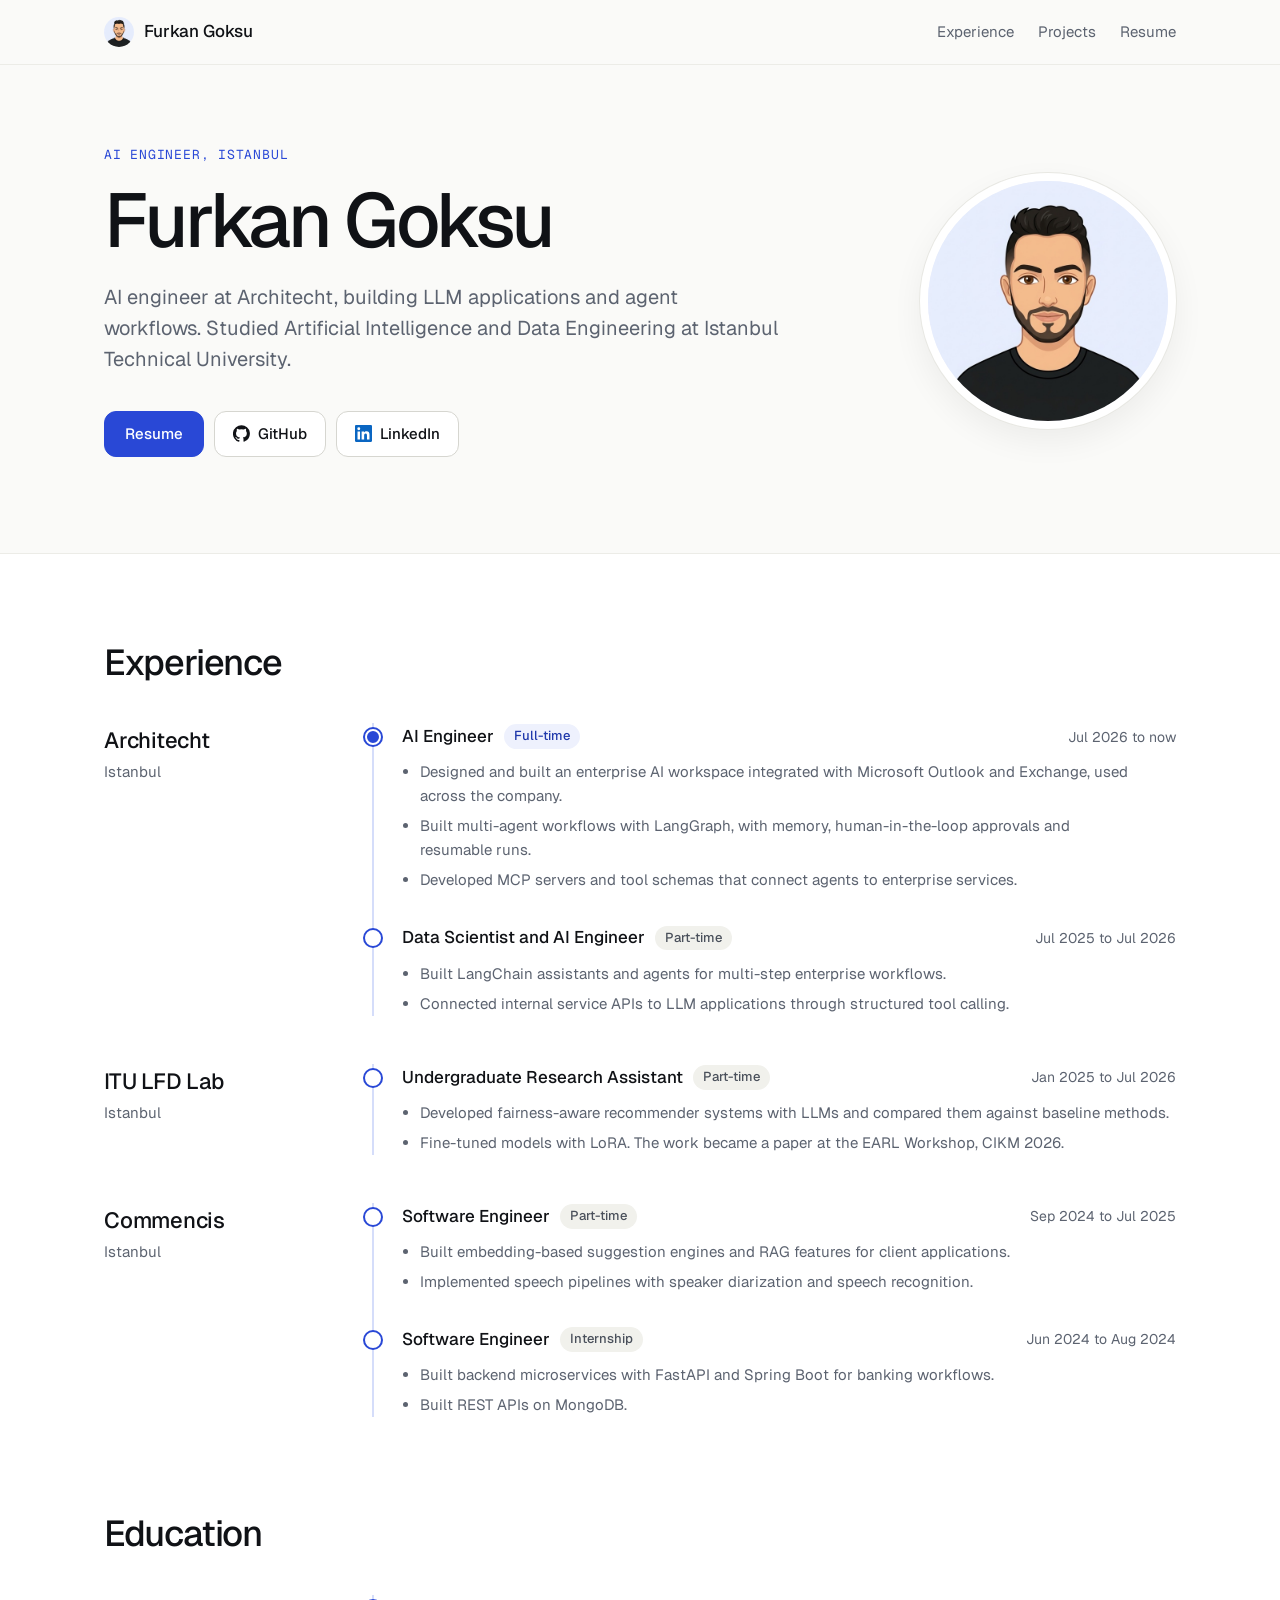
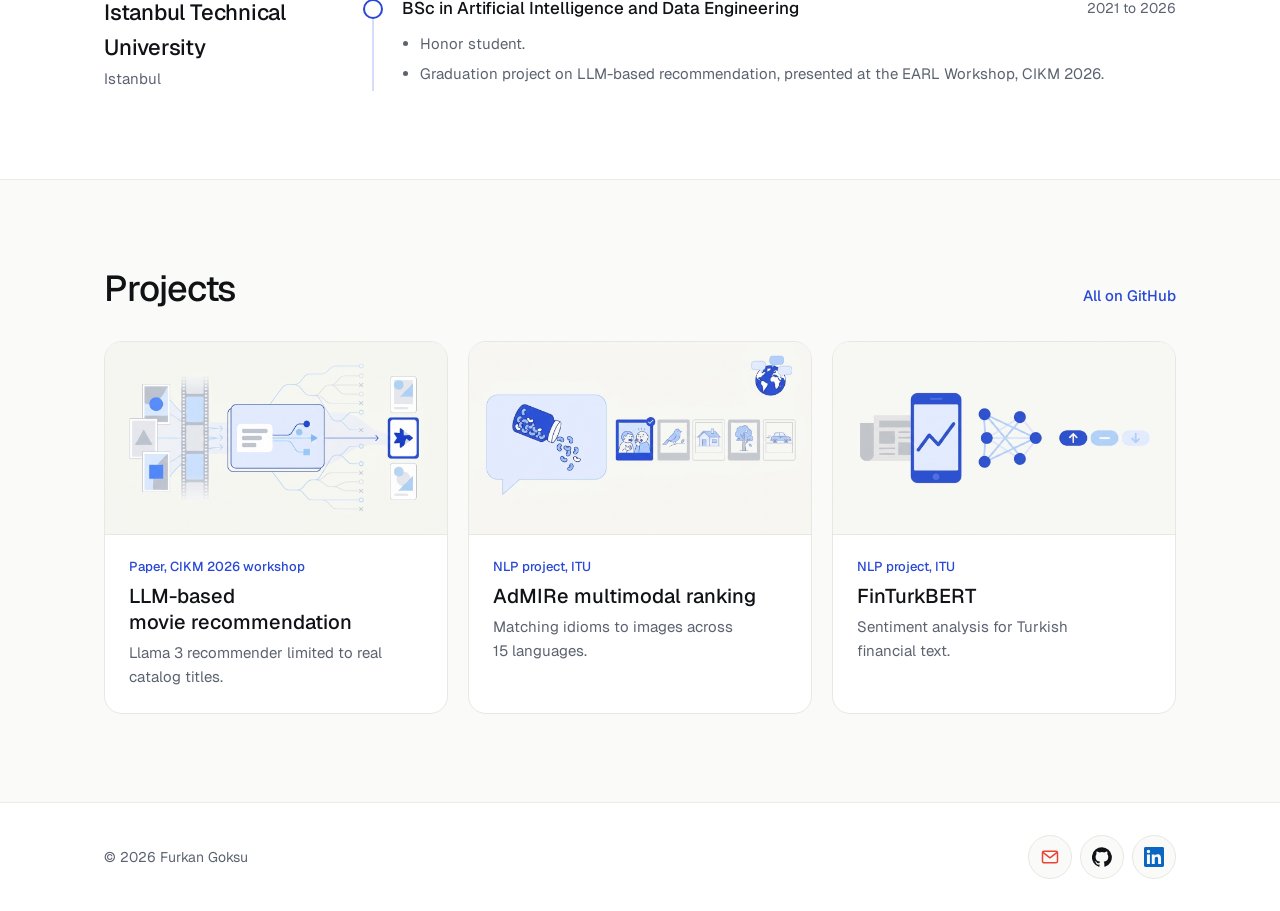
==== commit f6e0d85d: "Shorten lab name" ====
--- a/index.html
+++ b/index.html
@@ -66,7 +66,7 @@
           </ol>
         </article>
         <article class="org">
-          <div class="org-name"><h3>ITU LFD and Optimization Lab</h3><p>Istanbul</p></div>
+          <div class="org-name"><h3>ITU LFD Lab</h3><p>Istanbul</p></div>
           <ol class="roles">
             <li class="role">
               <div class="role-head">
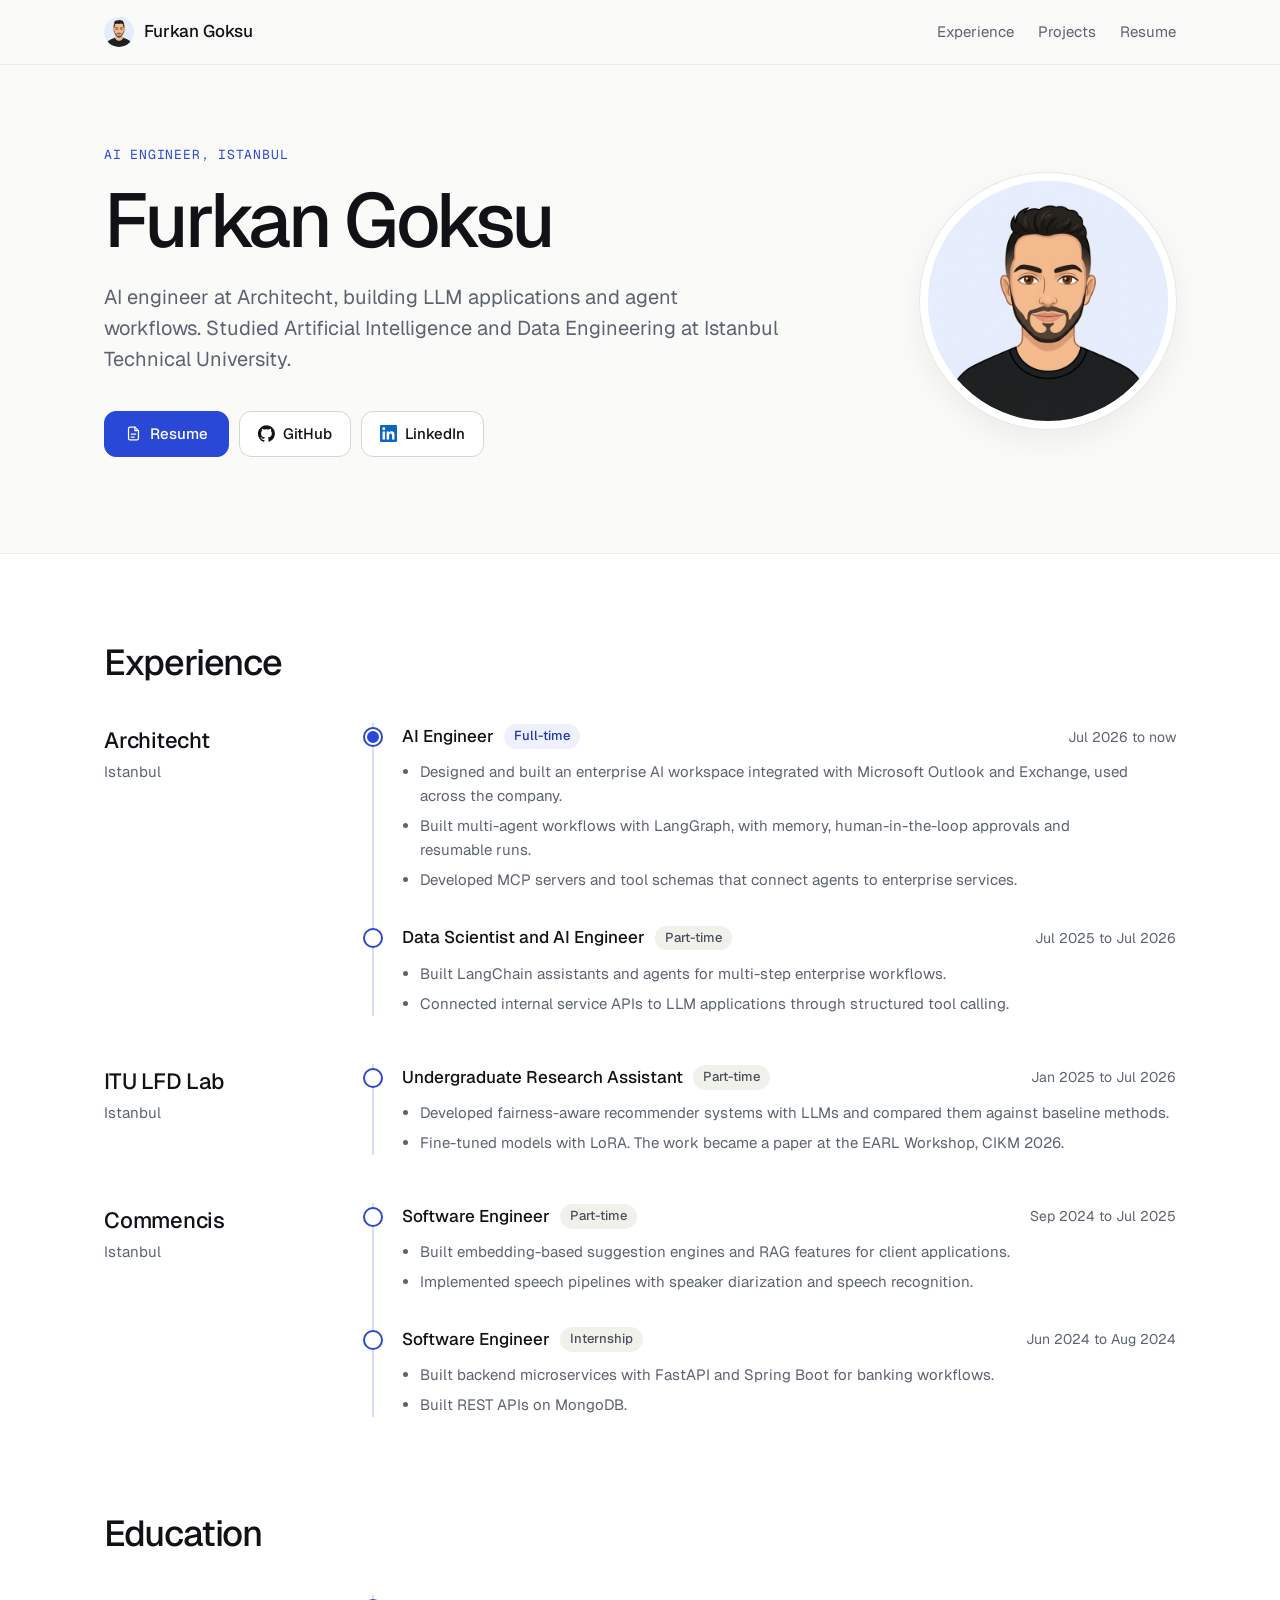
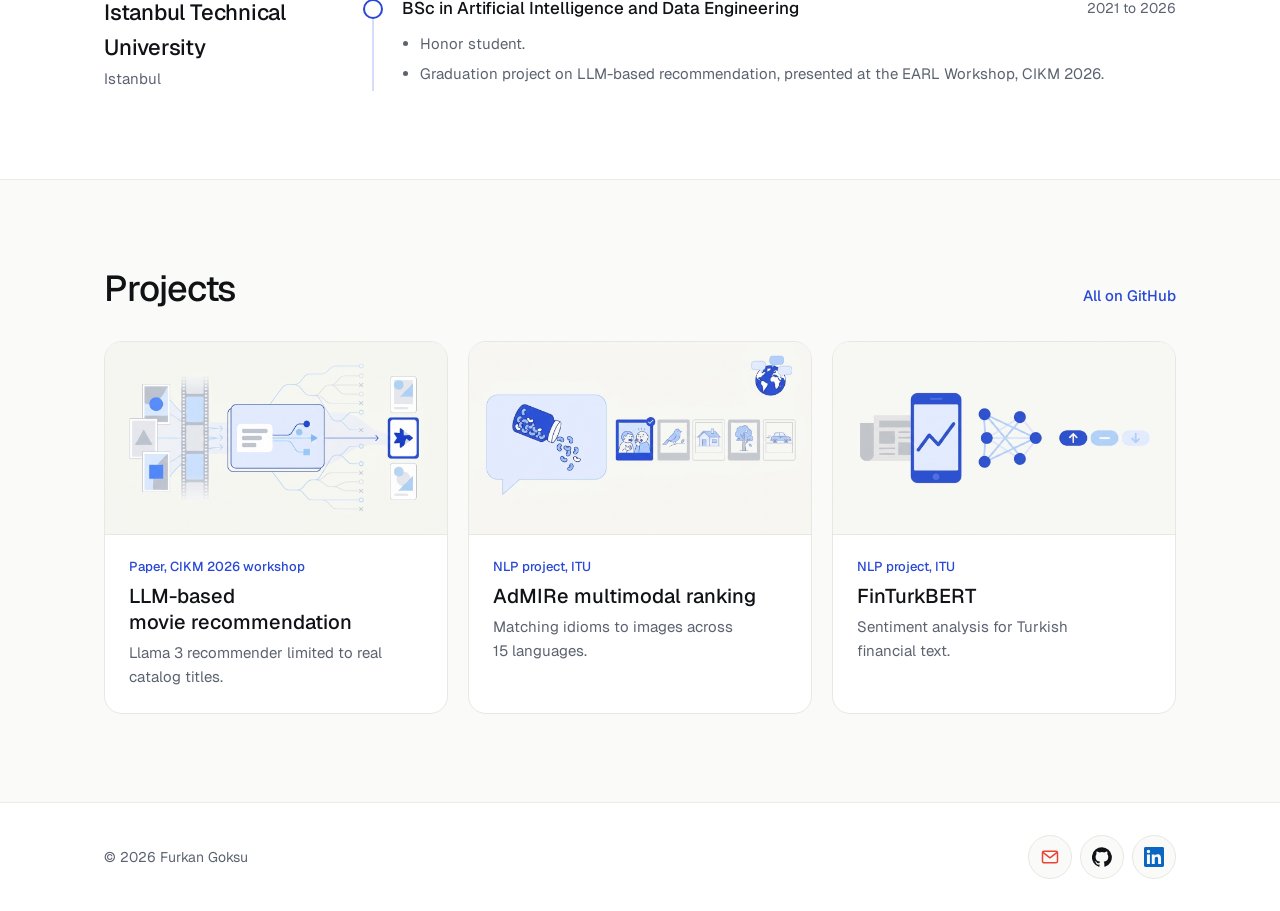
==== commit a10c6852: "Add icon to resume button" ====
--- a/index.html
+++ b/index.html
@@ -34,7 +34,7 @@
         <h1 id="name">Furkan Goksu</h1>
         <p class="lead">AI engineer at Architecht, building LLM applications and agent workflows. Studied Artificial Intelligence and Data Engineering at Istanbul Technical University.</p>
         <div class="actions">
-          <a class="btn primary" href="Furkan_Goksu_CV.pdf">Resume</a>
+          <a class="btn primary" href="Furkan_Goksu_CV.pdf"><svg aria-hidden="true" viewBox="0 0 24 24" fill="none" stroke="currentColor" stroke-width="1.8" stroke-linecap="round" stroke-linejoin="round"><path d="M14 3H7a2 2 0 0 0-2 2v14a2 2 0 0 0 2 2h10a2 2 0 0 0 2-2V8z"/><path d="M14 3v5h5M9 13h6M9 17h4"/></svg>Resume</a>
           <a class="btn" href="https://github.com/furkngoksu"><svg aria-hidden="true" viewBox="0 0 24 24" fill="currentColor"><path d="M12 .3a12 12 0 0 0-3.8 23.4c.6.1.8-.3.8-.6v-2c-3.3.7-4-1.6-4-1.6-.6-1.4-1.4-1.8-1.4-1.8-1-.7.1-.7.1-.7 1.2.1 1.8 1.2 1.8 1.2 1.1 1.8 2.8 1.3 3.5 1 .1-.8.4-1.3.8-1.6-2.7-.3-5.5-1.3-5.5-5.9 0-1.3.5-2.4 1.2-3.2-.1-.3-.5-1.5.1-3.2 0 0 1-.3 3.3 1.2a11.5 11.5 0 0 1 6 0c2.3-1.5 3.3-1.2 3.3-1.2.6 1.7.2 2.9.1 3.2.8.8 1.2 1.9 1.2 3.2 0 4.6-2.8 5.6-5.5 5.9.4.4.8 1.1.8 2.2v3.3c0 .3.2.7.8.6A12 12 0 0 0 12 .3"/></svg>GitHub</a>
           <a class="btn" href="https://www.linkedin.com/in/furkan-goksu-x399/"><svg aria-hidden="true" viewBox="0 0 24 24" fill="#0A66C2"><path d="M20.45 20.45h-3.55v-5.57c0-1.33-.03-3.04-1.85-3.04-1.86 0-2.14 1.45-2.14 2.94v5.67H9.35V9h3.41v1.56h.05c.48-.9 1.64-1.85 3.37-1.85 3.6 0 4.27 2.37 4.27 5.46v6.28zM5.34 7.43a2.06 2.06 0 1 1 0-4.12 2.06 2.06 0 0 1 0 4.12zM7.12 20.45H3.56V9h3.56v11.45zM22.22 0H1.77C.79 0 0 .77 0 1.73v20.54C0 23.23.79 24 1.77 24h20.45c.98 0 1.78-.77 1.78-1.73V1.73C24 .77 23.2 0 22.22 0z"/></svg>LinkedIn</a>
         </div>
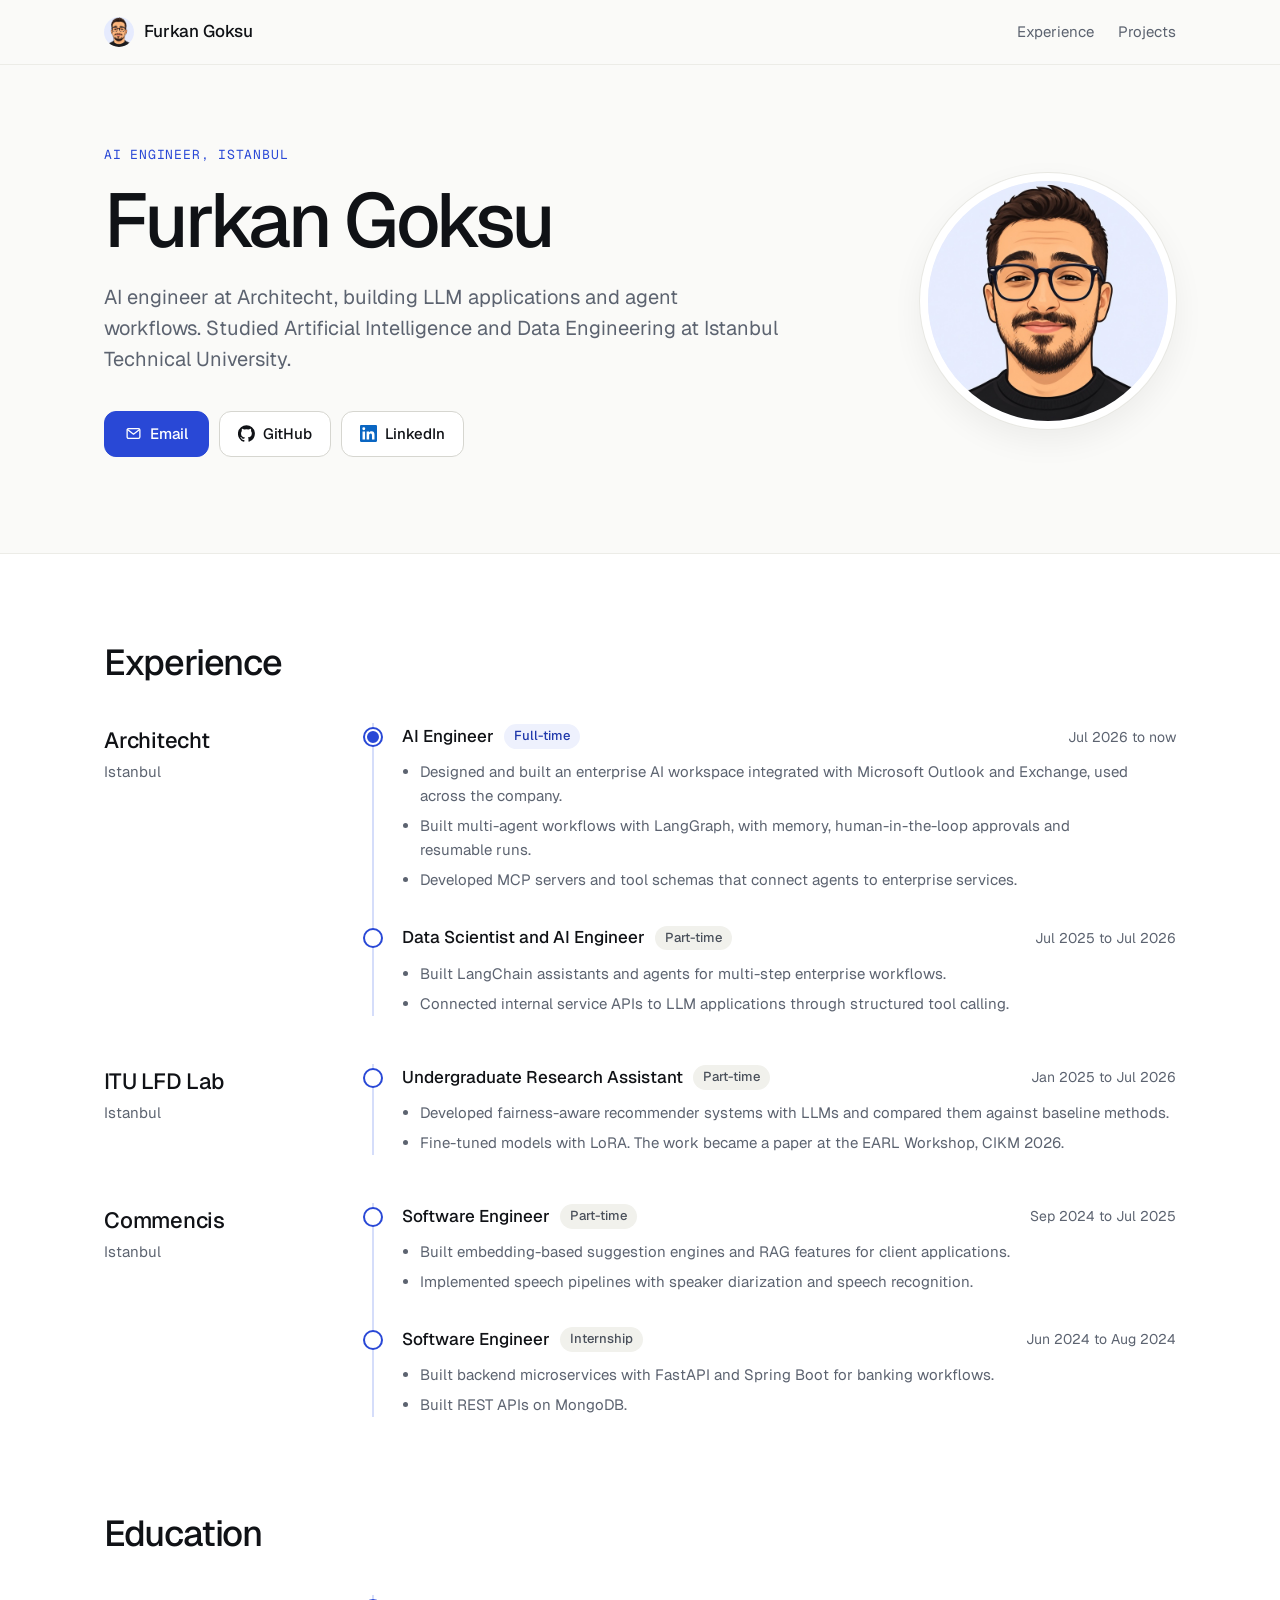
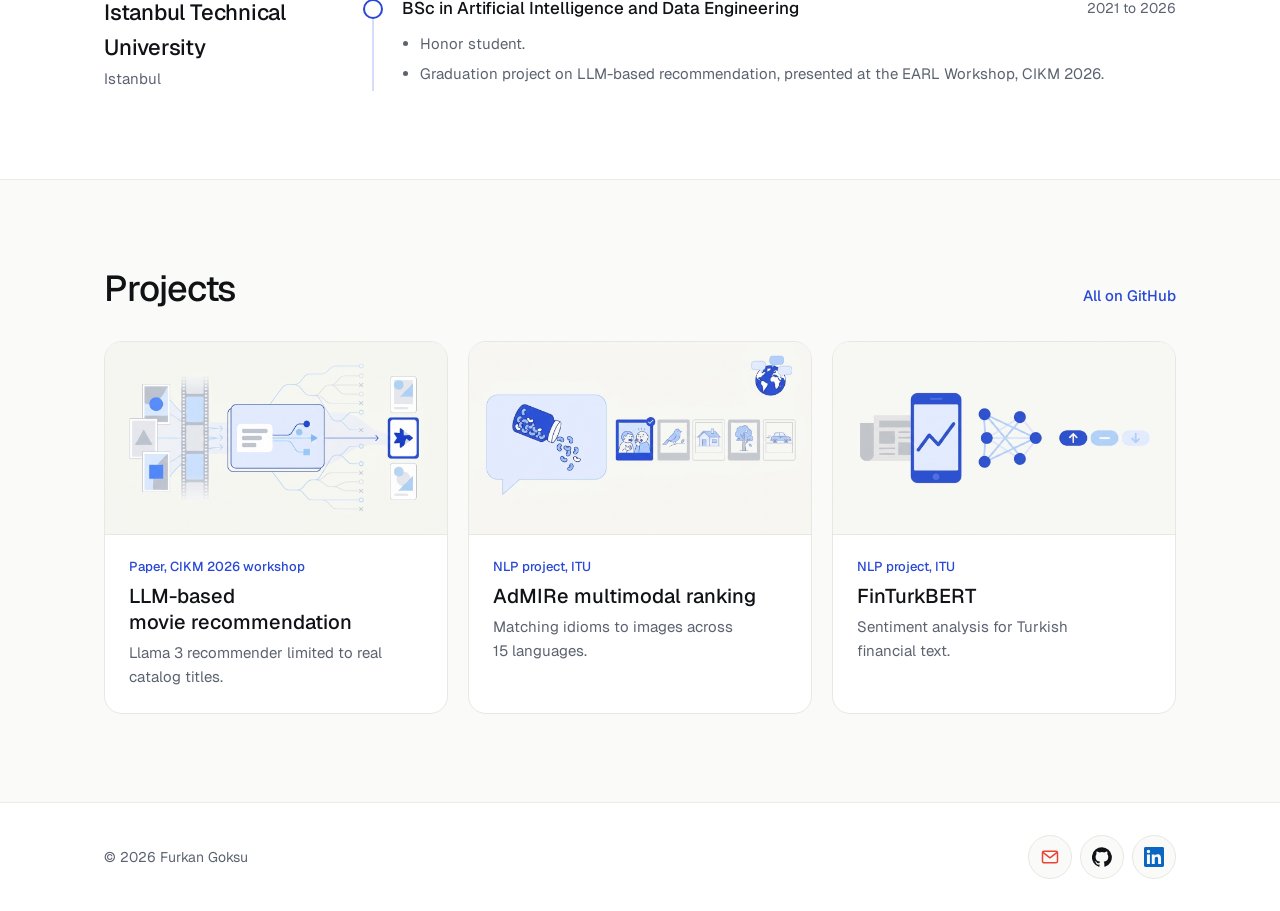
==== commit bc4a7f8b: "Remove public CV and resume links" ====
--- a/index.html
+++ b/index.html
@@ -20,9 +20,8 @@
     <div class="wrap">
       <a class="brand" href="./"><img src="assets/img/avatar.jpg" alt="" width="30" height="30">Furkan Goksu</a>
       <nav aria-label="Main">
-        <a class="opt" href="#experience">Experience</a>
-        <a class="opt-sm" href="#projects">Projects</a>
-        <a href="Furkan_Goksu_CV.pdf">Resume</a>
+        <a class="opt-sm" href="#experience">Experience</a>
+        <a href="#projects">Projects</a>
       </nav>
     </div>
   </header>
@@ -34,7 +33,7 @@
         <h1 id="name">Furkan Goksu</h1>
         <p class="lead">AI engineer at Architecht, building LLM applications and agent workflows. Studied Artificial Intelligence and Data Engineering at Istanbul Technical University.</p>
         <div class="actions">
-          <a class="btn primary" href="Furkan_Goksu_CV.pdf"><svg aria-hidden="true" viewBox="0 0 24 24" fill="none" stroke="currentColor" stroke-width="1.8" stroke-linecap="round" stroke-linejoin="round"><path d="M14 3H7a2 2 0 0 0-2 2v14a2 2 0 0 0 2 2h10a2 2 0 0 0 2-2V8z"/><path d="M14 3v5h5M9 13h6M9 17h4"/></svg>Resume</a>
+          <a class="btn primary" href="mailto:furkan.goksu.399@gmail.com"><svg aria-hidden="true" viewBox="0 0 24 24" fill="none" stroke="currentColor" stroke-width="1.8" stroke-linecap="round" stroke-linejoin="round"><rect x="3" y="5" width="18" height="14" rx="2"/><path d="m3.5 6.5 8.5 6.5 8.5-6.5"/></svg>Email</a>
           <a class="btn" href="https://github.com/furkngoksu"><svg aria-hidden="true" viewBox="0 0 24 24" fill="currentColor"><path d="M12 .3a12 12 0 0 0-3.8 23.4c.6.1.8-.3.8-.6v-2c-3.3.7-4-1.6-4-1.6-.6-1.4-1.4-1.8-1.4-1.8-1-.7.1-.7.1-.7 1.2.1 1.8 1.2 1.8 1.2 1.1 1.8 2.8 1.3 3.5 1 .1-.8.4-1.3.8-1.6-2.7-.3-5.5-1.3-5.5-5.9 0-1.3.5-2.4 1.2-3.2-.1-.3-.5-1.5.1-3.2 0 0 1-.3 3.3 1.2a11.5 11.5 0 0 1 6 0c2.3-1.5 3.3-1.2 3.3-1.2.6 1.7.2 2.9.1 3.2.8.8 1.2 1.9 1.2 3.2 0 4.6-2.8 5.6-5.5 5.9.4.4.8 1.1.8 2.2v3.3c0 .3.2.7.8.6A12 12 0 0 0 12 .3"/></svg>GitHub</a>
           <a class="btn" href="https://www.linkedin.com/in/furkan-goksu-x399/"><svg aria-hidden="true" viewBox="0 0 24 24" fill="#0A66C2"><path d="M20.45 20.45h-3.55v-5.57c0-1.33-.03-3.04-1.85-3.04-1.86 0-2.14 1.45-2.14 2.94v5.67H9.35V9h3.41v1.56h.05c.48-.9 1.64-1.85 3.37-1.85 3.6 0 4.27 2.37 4.27 5.46v6.28zM5.34 7.43a2.06 2.06 0 1 1 0-4.12 2.06 2.06 0 0 1 0 4.12zM7.12 20.45H3.56V9h3.56v11.45zM22.22 0H1.77C.79 0 0 .77 0 1.73v20.54C0 23.23.79 24 1.77 24h20.45c.98 0 1.78-.77 1.78-1.73V1.73C24 .77 23.2 0 22.22 0z"/></svg>LinkedIn</a>
         </div>
